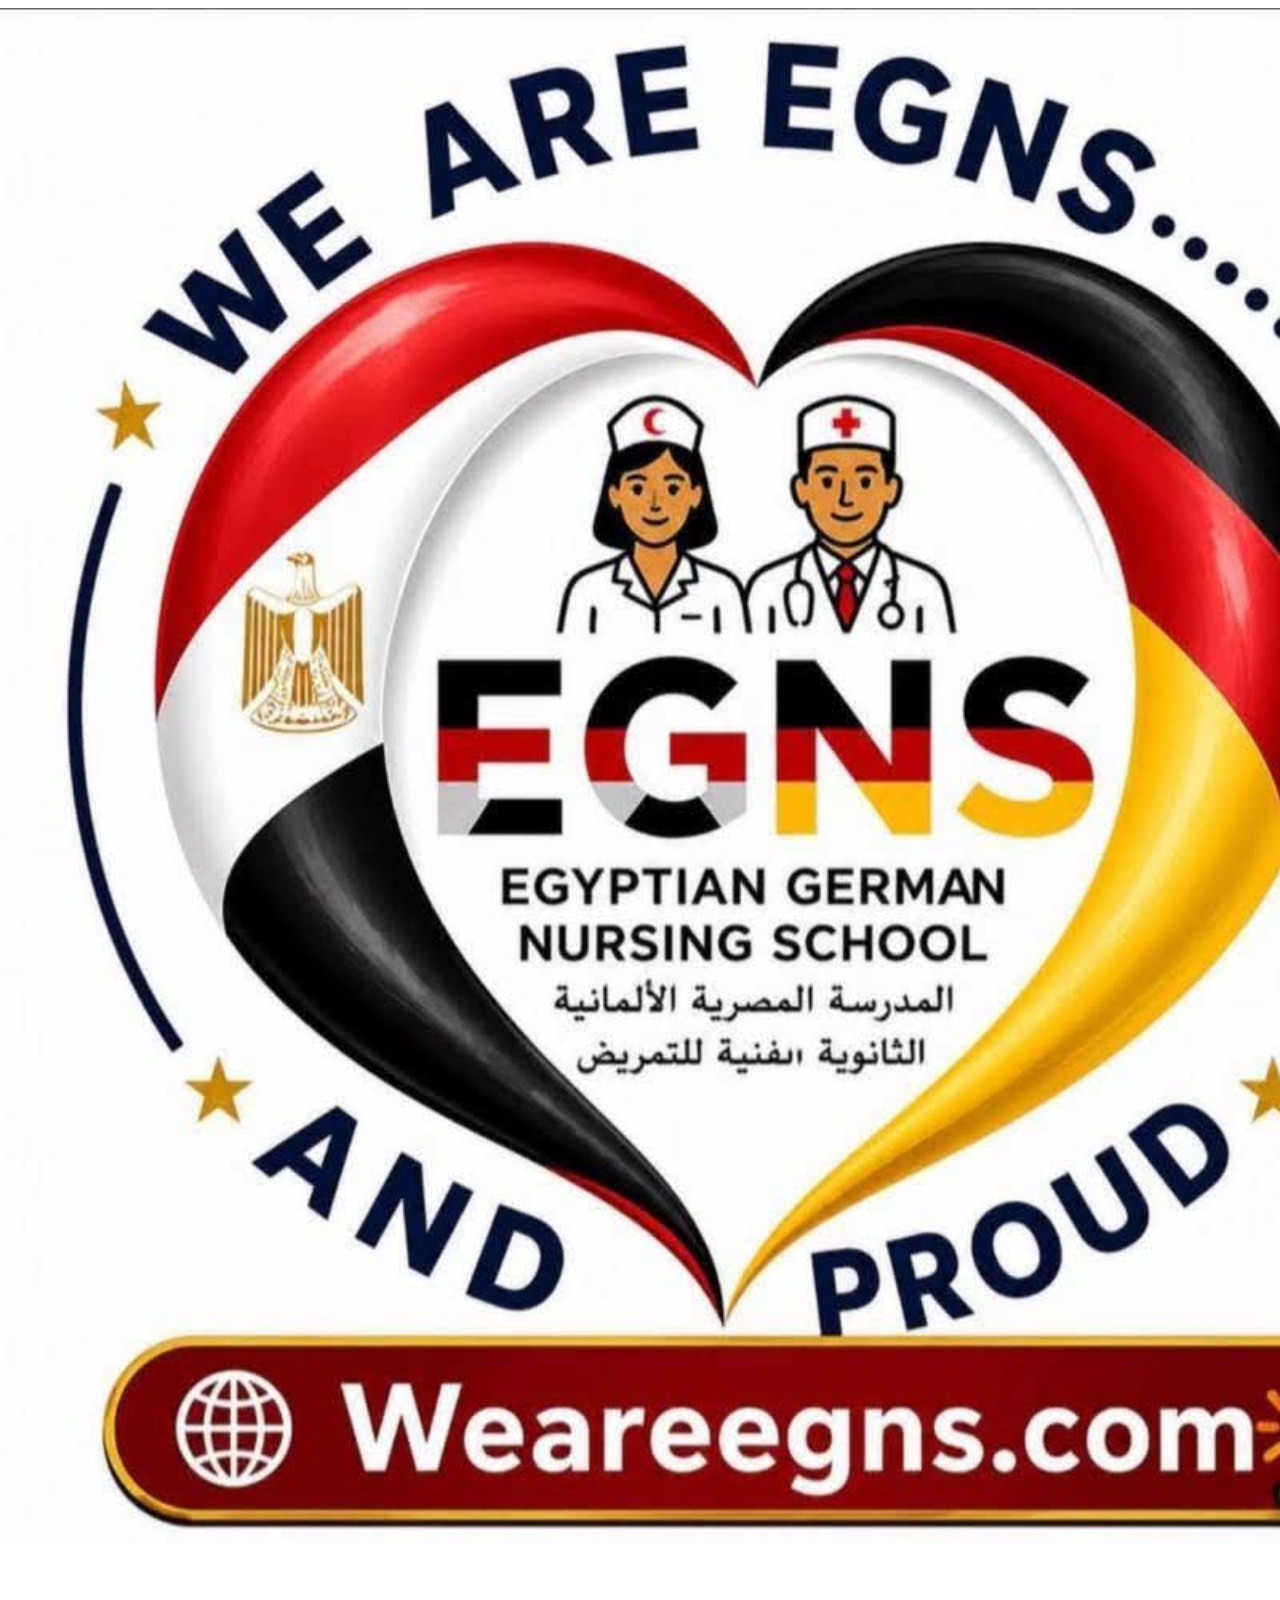
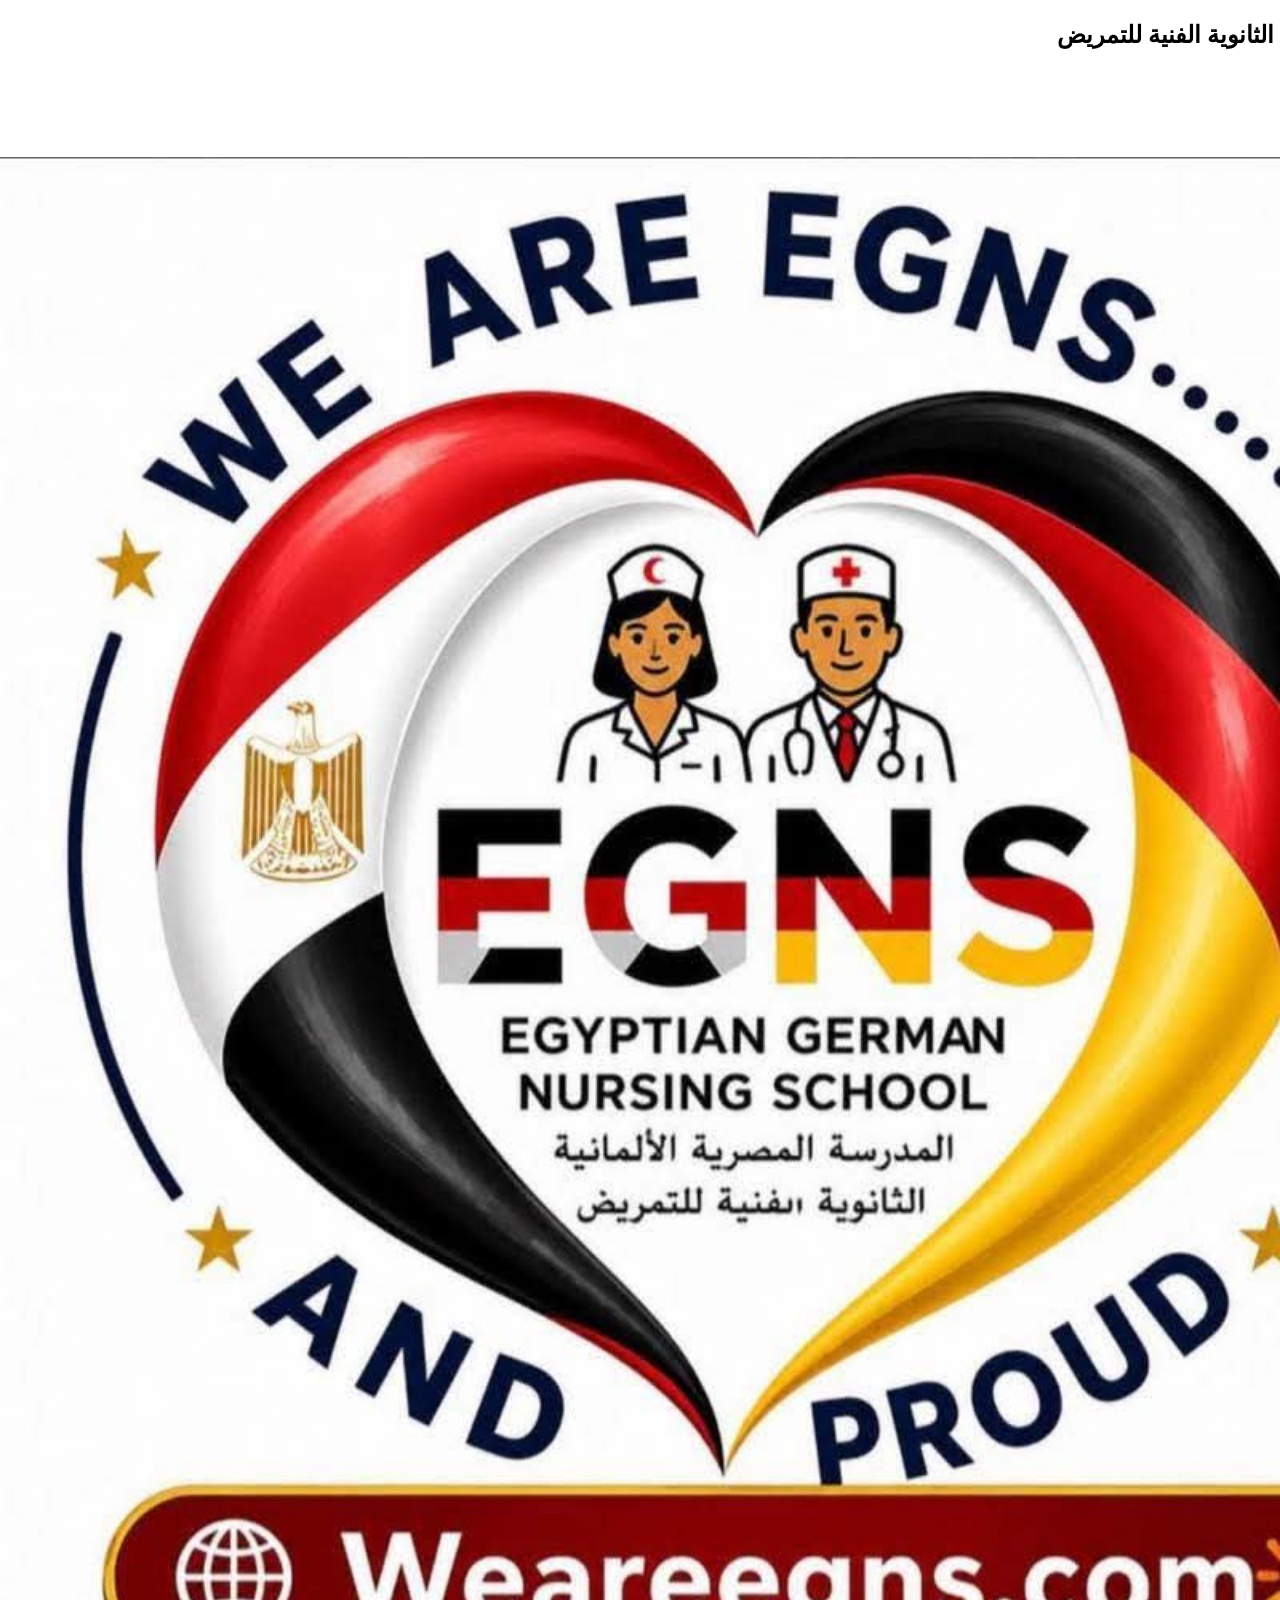
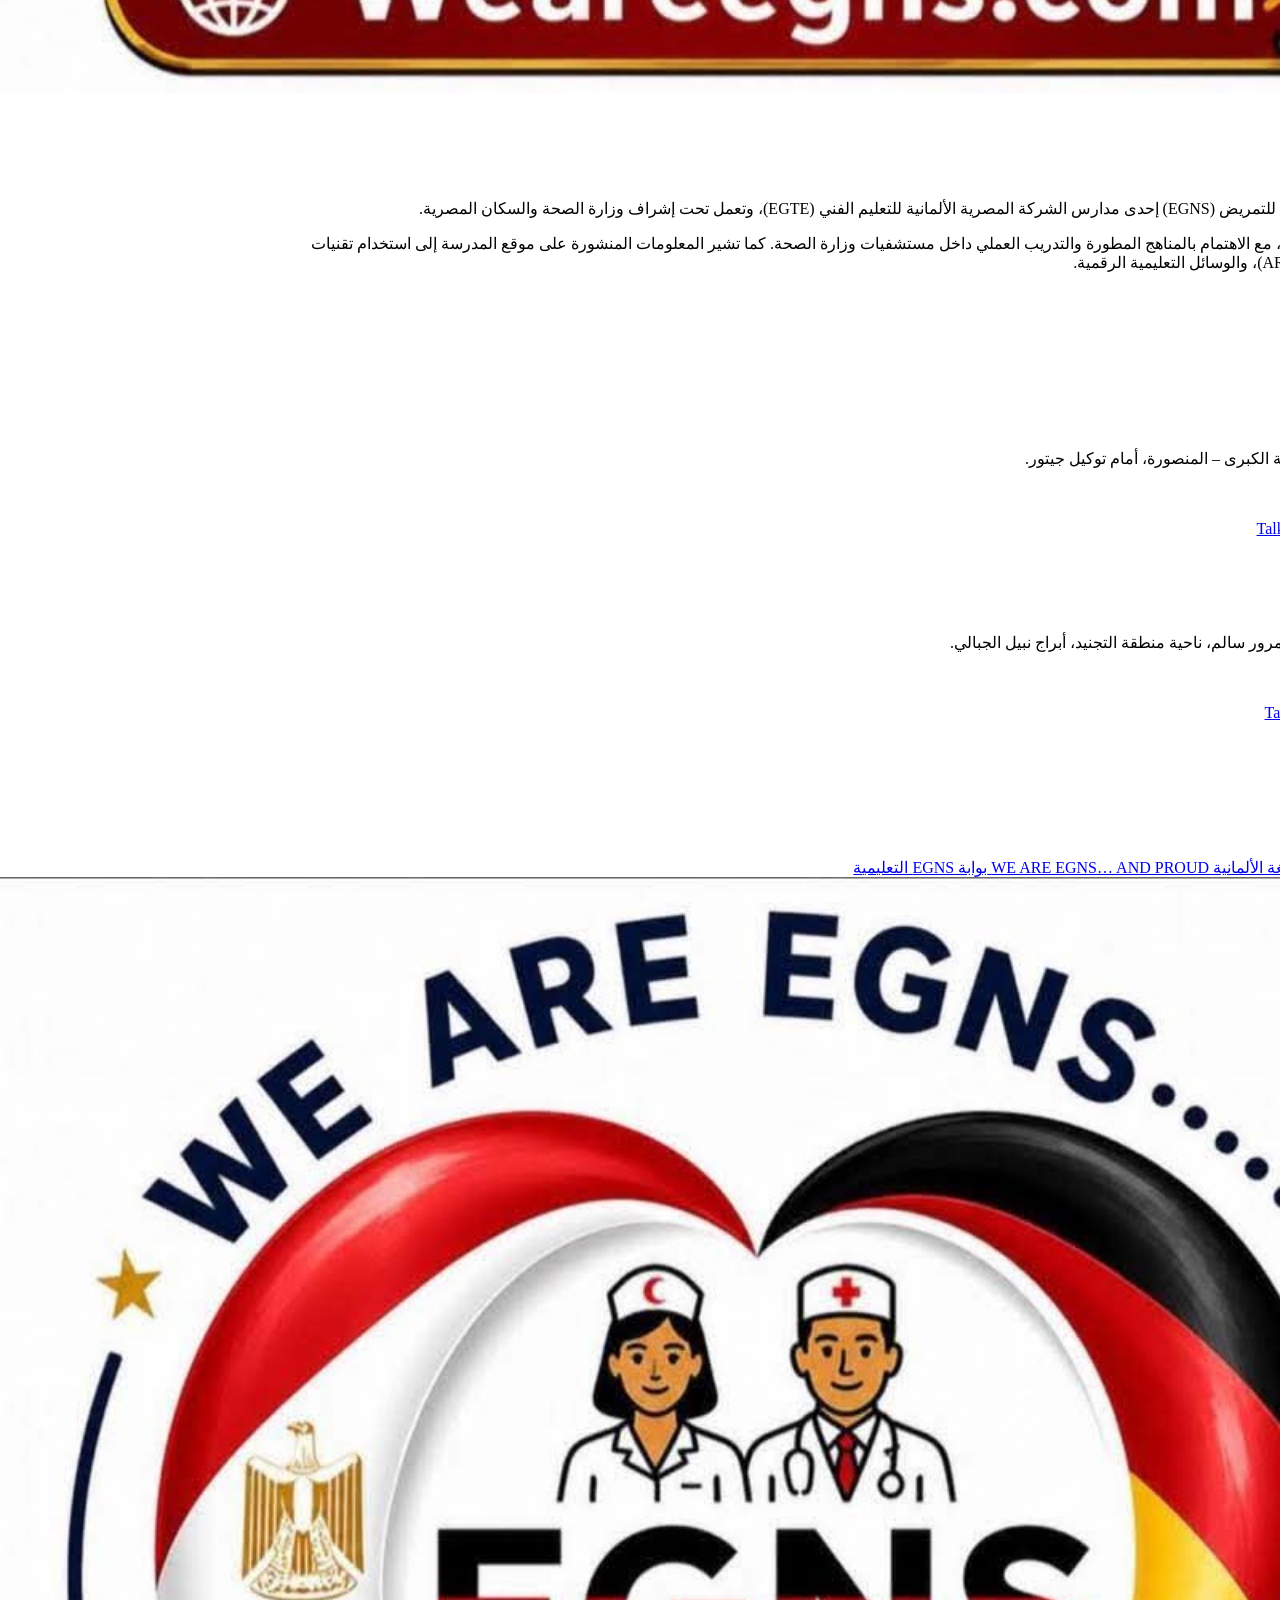
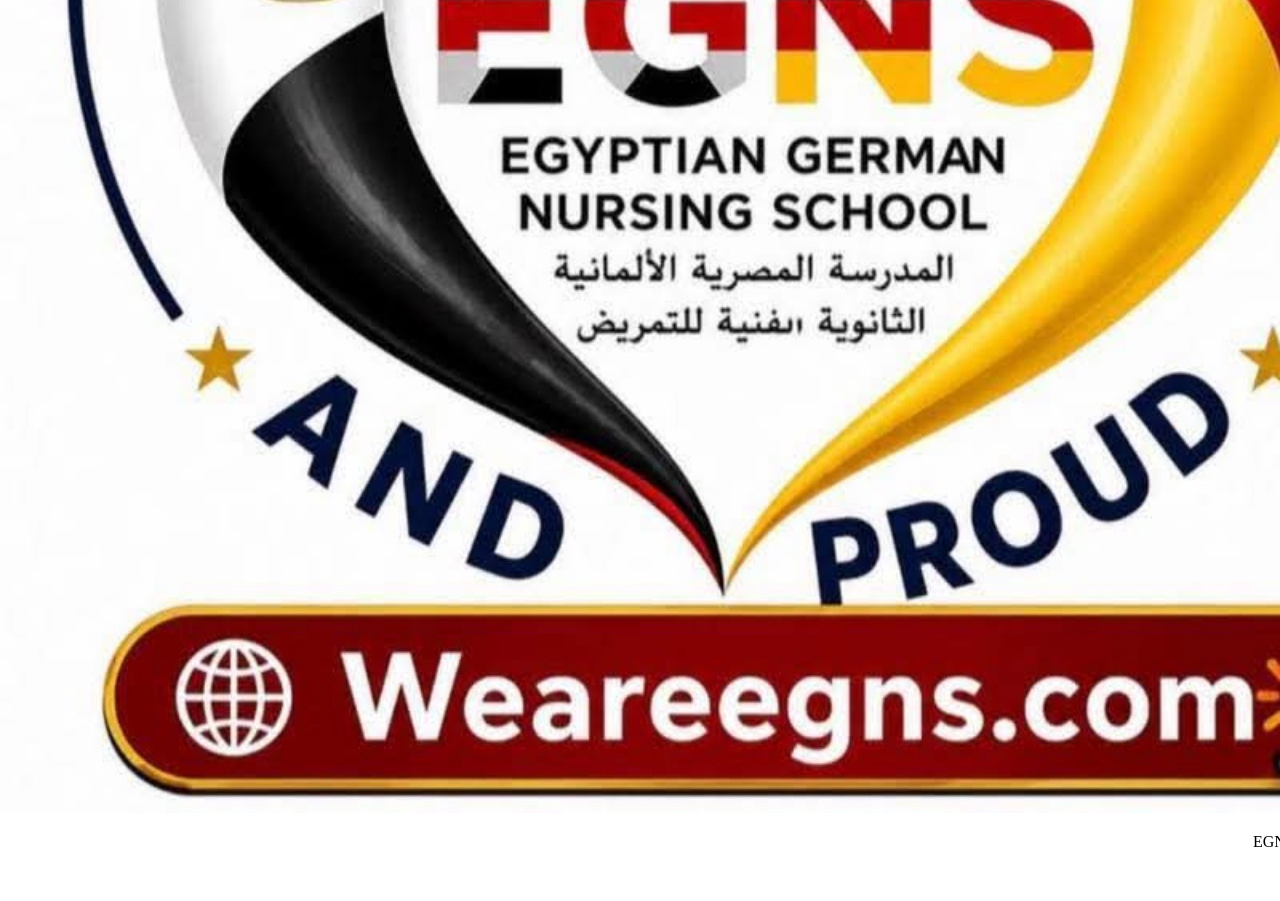
==== index.html @ 1789f292 "Create index.html" ====
<!DOCTYPE html>
<html lang="ar" dir="rtl">
<head>
  <meta charset="UTF-8">
  <meta name="viewport" content="width=device-width, initial-scale=1.0">
  <meta name="theme-color" content="#123b32">

  <title>EGNS Smart Campus | المدرسة المصرية الألمانية للتمريض</title>

  <meta
    name="description"
    content="EGNS Smart Campus — المنصة الرقمية للمدرسة المصرية الألمانية الثانوية الفنية للتمريض."
  >

  <link rel="icon" href="assets/images/egns-logo.jpg">
  <link rel="stylesheet" href="assets/css/style.css">
</head>

<body>
  <header class="site-header">
    <a class="brand" href="index.html" aria-label="الصفحة الرئيسية">
      <img
        class="school-logo"
        src="assets/images/egns-logo.jpg"
        alt="شعار المدرسة المصرية الألمانية للتمريض"
      >

      <span class="brand-text">
        <strong>EGNS</strong>
        <span>Smart Campus</span>
      </span>
    </a>

    <a class="login-link" href="login.html">تسجيل الدخول</a>
  </header>

  <main>
    <section class="hero" aria-labelledby="school-name">
      <div class="hero-content">
        <p class="eyebrow">EGNS · SMART CAMPUS</p>

        <h1 id="school-name">
          المدرسة المصرية الألمانية الثانوية الفنية للتمريض
        </h1>

        <p class="english-name">
          Egyptian German Nursing School
        </p>

        <p class="hero-description">
          البداية الصح تبدأ من هنا
        </p>

        <a class="primary-button" href="login.html">
          الدخول إلى المنصة
        </a>
      </div>

      <div class="hero-brand">
        <img
          src="assets/images/egns-logo.jpg"
          alt="شعار EGNS"
        >
      </div>
    </section>

    <section class="about-section" aria-labelledby="about-title">
      <p class="section-label">ABOUT EGNS</p>

      <h2 id="about-title">نبذة عن المدرسة</h2>

      <p>
        المدرسة المصرية الألمانية الثانوية الفنية للتمريض (EGNS)
        إحدى مدارس الشركة المصرية الألمانية للتعليم الفني (EGTE)،
        وتعمل تحت إشراف وزارة الصحة والسكان المصرية.
      </p>

      <p>
        تقدم المدرسة تعليمًا في مجال التمريض، مع الاهتمام بالمناهج
        المطورة والتدريب العملي داخل مستشفيات وزارة الصحة.
        كما تشير المعلومات المنشورة على موقع المدرسة إلى استخدام
        تقنيات الواقع الافتراضي (VR) والواقع المعزز (AR)،
        والوسائل التعليمية الرقمية.
      </p>

      <a
        class="text-link"
        href="https://www.egns-school.com/about"
        target="_blank"
        rel="noopener noreferrer"
      >
        المزيد عن المدرسة من الموقع الرسمي
      </a>
    </section>

    <section class="contact-section" aria-labelledby="contact-title">
      <p class="section-label">CONTACT</p>

      <h2 id="contact-title">التواصل مع المدرسة</h2>

      <div class="contact-grid">
        <article class="contact-card">
          <h3>فرع الدقهلية — طلخا</h3>

          <p>
            ميت الكرما، عزبة شربيني، طريق المحلة الكبرى –
            المنصورة، أمام توكيل جيتور.
          </p>

          <p>
            الهاتف:
            <a href="tel:+201105695504">01105695504</a>
          </p>

          <p>
            البريد الإلكتروني:
            <a href="mailto:Talkha@egns-school.com">
              Talkha@egns-school.com
            </a>
          </p>

          <a
            class="text-link"
            href="https://www.egns-school.com/"
            target="_blank"
            rel="noopener noreferrer"
          >
            الموقع الرسمي
          </a>
        </article>

        <article class="contact-card">
          <h3>فرع الغربية — طنطا</h3>

          <p>
            10 شارع جيهان السادات، أسفل كوبري مرور سالم،
            ناحية منطقة التجنيد، أبراج نبيل الجبالي.
          </p>

          <p>
            الهاتف:
            <a href="tel:+201157281030">01157281030</a>
          </p>

          <p>
            البريد الإلكتروني:
            <a href="mailto:Tanta@egns-school.com">
              Tanta@egns-school.com
            </a>
          </p>

          <a
            class="text-link"
            href="https://www.egns-school.com/"
            target="_blank"
            rel="noopener noreferrer"
          >
            الموقع الرسمي
          </a>
        </article>
      </div>
    </section>

    <section class="official-links-section" aria-labelledby="links-title">
      <p class="section-label">OFFICIAL PLATFORMS</p>

      <h2 id="links-title">منصات المدرسة</h2>

      <div class="official-links">
        <a
          href="https://www.egns-school.com/"
          target="_blank"
          rel="noopener noreferrer"
        >
          الموقع الرسمي للمدرسة
        </a>

        <a
          href="https://www.egns-school.de/"
          target="_blank"
          rel="noopener noreferrer"
        >
          منصة تعلم اللغة الألمانية
        </a>

        <a
          href="https://weareegns.com/"
          target="_blank"
          rel="noopener noreferrer"
        >
          WE ARE EGNS… AND PROUD
        </a>

        <a
          href="https://egns.school/"
          target="_blank"
          rel="noopener noreferrer"
        >
          بوابة EGNS التعليمية
        </a>
      </div>
    </section>
  </main>

  <footer class="site-footer">
    <img
      src="assets/images/egns-logo.jpg"
      alt="شعار EGNS"
      class="footer-logo"
    >

    <p>EGNS — Egyptian German Nursing School</p>
    <p>EGNS Smart Campus</p>
  </footer>
</body>
</html>
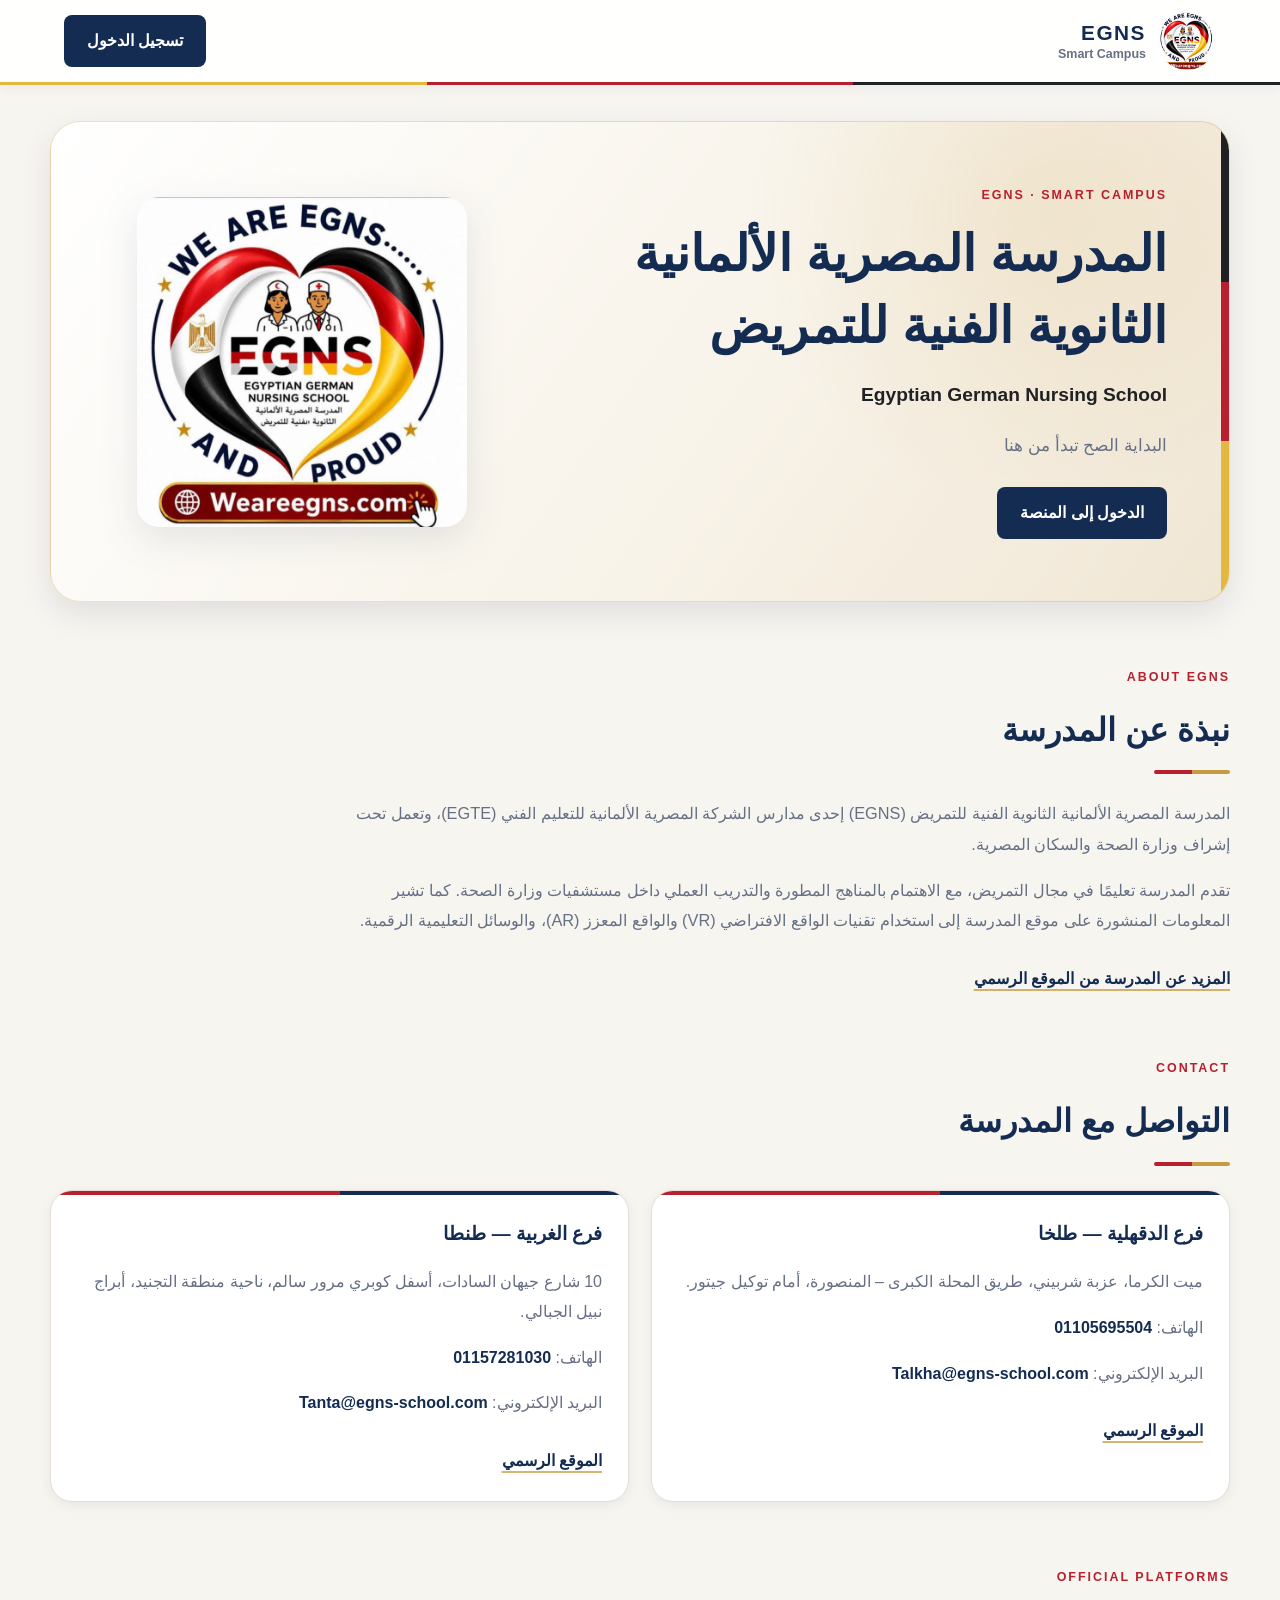
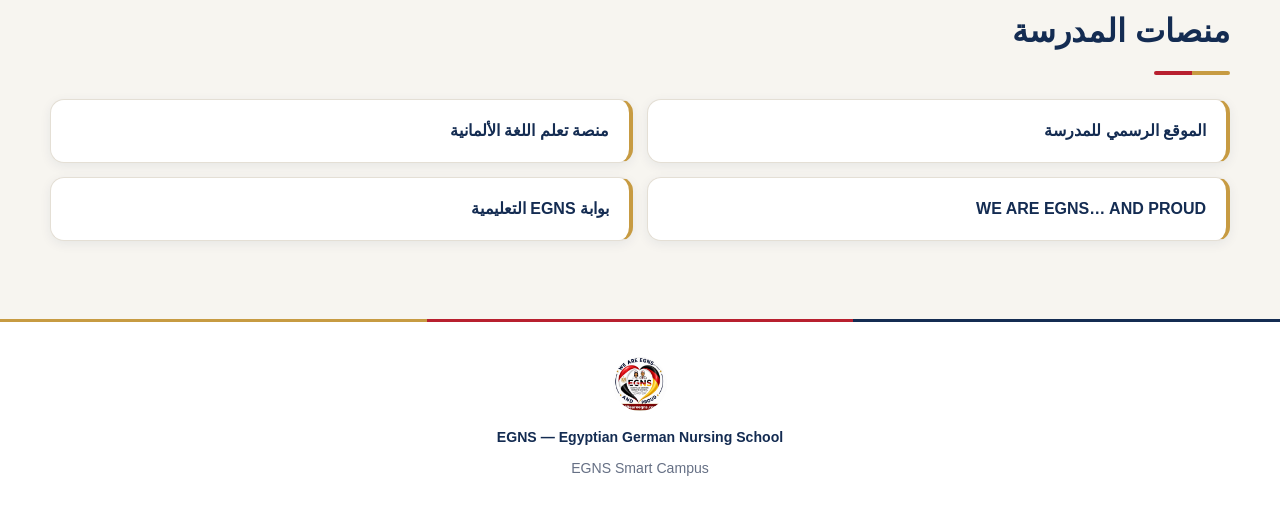
==== commit 9adbd228: "Update index.html" ====
--- a/index.html
+++ b/index.html
@@ -122,7 +122,7 @@
 
           <a
             class="text-link"
-            href="https://www.egns-school.com/"
+            href="https://weareegns.com/"
             target="_blank"
             rel="noopener noreferrer"
           >
@@ -152,7 +152,7 @@
 
           <a
             class="text-link"
-            href="https://www.egns-school.com/"
+            href="https://weareegns.com/"
             target="_blank"
             rel="noopener noreferrer"
           >
@@ -169,7 +169,7 @@
 
       <div class="official-links">
         <a
-          href="https://www.egns-school.com/"
+          href="https://weareegns.com/"
           target="_blank"
           rel="noopener noreferrer"
         >
--- a/assets/css/style.css
+++ b/assets/css/style.css
@@ -0,0 +1,749 @@
+
+/* =========================================================
+   EGNS SMART CAMPUS
+   Egyptian Heritage × German Heritage
+   Main Design System — Version 1.0
+   File: assets/css/style.css
+   ========================================================= */
+
+/* ---------- 1. Design Tokens ---------- */
+
+:root {
+  color-scheme: light;
+
+  --egypt-navy: #142c52;
+  --egypt-gold: #c79b42;
+  --egypt-sand: #f5efe4;
+  --egypt-stone: #e5d6bd;
+
+  --german-black: #202124;
+  --german-red: #b8202f;
+  --german-gold: #e4b83f;
+
+  --brand-primary: #142c52;
+  --brand-secondary: #b8202f;
+  --brand-accent: #c79b42;
+
+  --background: #f7f5f0;
+  --surface: #ffffff;
+  --surface-soft: #f1ece3;
+
+  --text-primary: #202735;
+  --text-secondary: #667085;
+  --border-color: #e4dfd5;
+
+  --success: #26734d;
+  --warning: #a86b10;
+  --danger: #b8202f;
+
+  --shadow-sm: 0 3px 12px rgb(20 44 82 / 7%);
+  --shadow-md: 0 12px 30px rgb(20 44 82 / 10%);
+  --shadow-lg: 0 20px 55px rgb(20 44 82 / 15%);
+
+  --radius-sm: 8px;
+  --radius-md: 14px;
+  --radius-lg: 22px;
+  --radius-xl: 30px;
+
+  --content-width: 1180px;
+  --header-height: 82px;
+
+  --transition: 180ms ease;
+}
+
+/* ---------- 2. Reset ---------- */
+
+* {
+  box-sizing: border-box;
+}
+
+html {
+  scroll-behavior: smooth;
+  scroll-padding-top: calc(var(--header-height) + 20px);
+}
+
+body {
+  margin: 0;
+  min-width: 320px;
+  background: var(--background);
+  color: var(--text-primary);
+  font-family:
+    "Segoe UI",
+    Tahoma,
+    Arial,
+    sans-serif;
+  line-height: 1.85;
+  -webkit-font-smoothing: antialiased;
+}
+
+img {
+  display: block;
+  max-width: 100%;
+}
+
+a {
+  color: inherit;
+  text-decoration: none;
+}
+
+button,
+input,
+select,
+textarea {
+  font: inherit;
+}
+
+button,
+a {
+  -webkit-tap-highlight-color: transparent;
+}
+
+a:focus-visible,
+button:focus-visible,
+input:focus-visible,
+select:focus-visible,
+textarea:focus-visible {
+  outline: 3px solid var(--egypt-gold);
+  outline-offset: 4px;
+}
+
+::selection {
+  background: var(--egypt-navy);
+  color: #ffffff;
+}
+
+/* ---------- 3. Shared Layout ---------- */
+
+.site-header,
+main,
+.site-footer {
+  width: 100%;
+}
+
+.site-header {
+  position: relative;
+  z-index: 10;
+  display: flex;
+  align-items: center;
+  justify-content: space-between;
+  gap: 20px;
+  min-height: var(--header-height);
+  padding: 12px max(5%, calc((100% - var(--content-width)) / 2));
+  background: rgb(255 255 255 / 96%);
+  border-bottom: 1px solid var(--border-color);
+  box-shadow: var(--shadow-sm);
+}
+
+.brand {
+  display: inline-flex;
+  align-items: center;
+  gap: 12px;
+  min-width: 0;
+}
+
+.school-logo {
+  width: 58px;
+  height: 58px;
+  flex: 0 0 auto;
+  object-fit: contain;
+  border-radius: 50%;
+  background: #ffffff;
+}
+
+.brand-text {
+  display: flex;
+  flex-direction: column;
+  line-height: 1.3;
+}
+
+.brand-text strong {
+  color: var(--egypt-navy);
+  font-size: 1.3rem;
+  font-weight: 900;
+  letter-spacing: 1.5px;
+}
+
+.brand-text > span {
+  color: var(--text-secondary);
+  font-size: 0.78rem;
+  font-weight: 600;
+  direction: ltr;
+  text-align: right;
+}
+
+.login-link,
+.primary-button {
+  display: inline-flex;
+  align-items: center;
+  justify-content: center;
+  gap: 8px;
+  min-height: 46px;
+  padding: 10px 22px;
+  border: 1px solid transparent;
+  border-radius: var(--radius-sm);
+  background: var(--brand-primary);
+  color: #ffffff;
+  font-weight: 750;
+  transition:
+    background var(--transition),
+    color var(--transition),
+    transform var(--transition),
+    box-shadow var(--transition);
+}
+
+.login-link:hover,
+.primary-button:hover {
+  background: var(--brand-secondary);
+  color: #ffffff;
+  box-shadow: var(--shadow-md);
+  transform: translateY(-2px);
+}
+
+/* ---------- 4. Egyptian-German Accent ---------- */
+
+.site-header::after {
+  position: absolute;
+  right: 0;
+  bottom: -3px;
+  left: 0;
+  height: 3px;
+  background: linear-gradient(
+    to left,
+    var(--german-black) 0%,
+    var(--german-black) 33.33%,
+    var(--german-red) 33.33%,
+    var(--german-red) 66.66%,
+    var(--german-gold) 66.66%,
+    var(--german-gold) 100%
+  );
+  content: "";
+}
+
+/* ---------- 5. Hero Section ---------- */
+
+.hero {
+  position: relative;
+  isolation: isolate;
+  display: grid;
+  grid-template-columns: minmax(0, 1.25fr) minmax(220px, 0.75fr);
+  align-items: center;
+  gap: 48px;
+  width: min(100% - 40px, var(--content-width));
+  min-height: 440px;
+  margin: 38px auto;
+  padding: clamp(28px, 5vw, 62px);
+  overflow: hidden;
+  border: 1px solid rgb(199 155 66 / 30%);
+  border-radius: var(--radius-xl);
+  background:
+    radial-gradient(
+      circle at 85% 18%,
+      rgb(199 155 66 / 14%),
+      transparent 28%
+    ),
+    linear-gradient(
+      125deg,
+      #ffffff 0%,
+      #f8f3e9 58%,
+      #f0e6d4 100%
+    );
+  box-shadow: var(--shadow-md);
+}
+
+.hero::before {
+  position: absolute;
+  z-index: -1;
+  top: 0;
+  right: 0;
+  width: 8px;
+  height: 100%;
+  background: linear-gradient(
+    to bottom,
+    var(--german-black) 0%,
+    var(--german-black) 33.33%,
+    var(--german-red) 33.33%,
+    var(--german-red) 66.66%,
+    var(--german-gold) 66.66%,
+    var(--german-gold) 100%
+  );
+  content: "";
+}
+
+.hero-content {
+  max-width: 660px;
+}
+
+.eyebrow,
+.section-label {
+  margin: 0 0 12px;
+  color: var(--german-red);
+  font-size: 0.78rem;
+  font-weight: 850;
+  letter-spacing: 2px;
+}
+
+.hero h1 {
+  max-width: 720px;
+  margin: 0;
+  color: var(--egypt-navy);
+  font-size: clamp(1.8rem, 4vw, 3.1rem);
+  font-weight: 900;
+  line-height: 1.45;
+}
+
+.english-name {
+  margin: 14px 0;
+  color: var(--german-black);
+  font-size: clamp(0.95rem, 2vw, 1.2rem);
+  font-weight: 750;
+  direction: ltr;
+  text-align: right;
+}
+
+.hero-description {
+  margin: 18px 0 26px;
+  color: var(--text-secondary);
+  font-size: 1.05rem;
+}
+
+.hero-brand {
+  display: flex;
+  align-items: center;
+  justify-content: center;
+  min-width: 0;
+}
+
+.hero-brand img {
+  width: min(100%, 330px);
+  max-height: 330px;
+  object-fit: contain;
+  border-radius: var(--radius-lg);
+  filter: drop-shadow(0 12px 18px rgb(20 44 82 / 10%));
+  transition: transform 250ms ease;
+}
+
+.hero-brand img:hover {
+  transform: translateY(-4px);
+}
+
+/* ---------- 6. Content Sections ---------- */
+
+.about-section,
+.contact-section,
+.official-links-section {
+  width: min(100% - 40px, var(--content-width));
+  margin: 64px auto;
+}
+
+.about-section h2,
+.contact-section h2,
+.official-links-section h2 {
+  position: relative;
+  margin: 0 0 24px;
+  padding-bottom: 14px;
+  color: var(--egypt-navy);
+  font-size: clamp(1.45rem, 3vw, 2rem);
+  font-weight: 900;
+}
+
+.about-section h2::after,
+.contact-section h2::after,
+.official-links-section h2::after {
+  position: absolute;
+  right: 0;
+  bottom: 0;
+  width: 76px;
+  height: 4px;
+  border-radius: 5px;
+  background: linear-gradient(
+    to left,
+    var(--egypt-gold) 0 50%,
+    var(--german-red) 50% 100%
+  );
+  content: "";
+}
+
+.about-section > p:not(.section-label) {
+  max-width: 900px;
+  color: var(--text-secondary);
+  font-size: 1.02rem;
+}
+
+/* ---------- 7. Text Links ---------- */
+
+.text-link {
+  display: inline-flex;
+  align-items: center;
+  gap: 8px;
+  margin-top: 12px;
+  color: var(--brand-primary);
+  font-weight: 800;
+  text-decoration: underline;
+  text-decoration-color: rgb(199 155 66 / 75%);
+  text-decoration-thickness: 2px;
+  text-underline-offset: 5px;
+  overflow-wrap: anywhere;
+  transition: color var(--transition);
+}
+
+.text-link:hover {
+  color: var(--brand-secondary);
+}
+
+/* ---------- 8. Contact Cards ---------- */
+
+.contact-grid {
+  display: grid;
+  grid-template-columns: repeat(2, minmax(0, 1fr));
+  gap: 22px;
+}
+
+.contact-card {
+  position: relative;
+  padding: 26px;
+  overflow: hidden;
+  border: 1px solid var(--border-color);
+  border-radius: var(--radius-lg);
+  background: var(--surface);
+  box-shadow: var(--shadow-sm);
+  transition:
+    transform var(--transition),
+    box-shadow var(--transition);
+}
+
+.contact-card::before {
+  position: absolute;
+  top: 0;
+  right: 0;
+  left: 0;
+  height: 4px;
+  background: linear-gradient(
+    to left,
+    var(--egypt-navy) 0 50%,
+    var(--german-red) 50% 100%
+  );
+  content: "";
+}
+
+.contact-card:hover {
+  transform: translateY(-4px);
+  box-shadow: var(--shadow-md);
+}
+
+.contact-card h3 {
+  margin: 0 0 14px;
+  color: var(--egypt-navy);
+  font-size: 1.18rem;
+}
+
+.contact-card p {
+  color: var(--text-secondary);
+  overflow-wrap: anywhere;
+}
+
+.contact-card a:not(.text-link) {
+  color: var(--brand-primary);
+  font-weight: 700;
+}
+
+.contact-card a:not(.text-link):hover {
+  color: var(--brand-secondary);
+}
+
+/* ---------- 9. Official Links ---------- */
+
+.official-links {
+  display: grid;
+  grid-template-columns: repeat(2, minmax(0, 1fr));
+  gap: 14px;
+}
+
+.official-links a {
+  display: flex;
+  align-items: center;
+  justify-content: space-between;
+  min-height: 64px;
+  gap: 12px;
+  padding: 16px 20px;
+  border: 1px solid var(--border-color);
+  border-right: 4px solid var(--egypt-gold);
+  border-radius: var(--radius-md);
+  background: var(--surface);
+  color: var(--egypt-navy);
+  font-weight: 800;
+  box-shadow: var(--shadow-sm);
+  transition:
+    background var(--transition),
+    border-color var(--transition),
+    transform var(--transition);
+}
+
+.official-links a:hover {
+  border-right-color: var(--german-red);
+  background: var(--surface-soft);
+  transform: translateY(-2px);
+}
+
+/* ---------- 10. Footer ---------- */
+
+.site-footer {
+  position: relative;
+  display: flex;
+  flex-direction: column;
+  align-items: center;
+  justify-content: center;
+  gap: 5px;
+  margin-top: 80px;
+  padding: 35px 20px;
+  border-top: 1px solid var(--border-color);
+  background: #ffffff;
+  text-align: center;
+}
+
+.site-footer::before {
+  position: absolute;
+  top: -3px;
+  right: 0;
+  left: 0;
+  height: 3px;
+  background: linear-gradient(
+    to left,
+    var(--egypt-navy) 0 33.33%,
+    var(--german-red) 33.33% 66.66%,
+    var(--egypt-gold) 66.66% 100%
+  );
+  content: "";
+}
+
+.footer-logo {
+  width: 54px;
+  height: 54px;
+  margin-bottom: 8px;
+  object-fit: contain;
+  border-radius: 50%;
+}
+
+.site-footer p {
+  margin: 0;
+  color: var(--text-secondary);
+  font-size: 0.88rem;
+}
+
+.site-footer p:first-of-type {
+  color: var(--egypt-navy);
+  font-weight: 800;
+}
+
+/* ---------- 11. Login Page Foundation ---------- */
+/* These styles are ready for login.html when implemented. */
+
+.login-page {
+  min-height: 100vh;
+  background:
+    radial-gradient(
+      circle at 10% 10%,
+      rgb(199 155 66 / 12%),
+      transparent 25%
+    ),
+    var(--background);
+}
+
+.login-container {
+  width: min(100% - 32px, 480px);
+  margin: 48px auto;
+  padding: 32px;
+  border: 1px solid var(--border-color);
+  border-radius: var(--radius-xl);
+  background: var(--surface);
+  box-shadow: var(--shadow-md);
+}
+
+.login-container h1 {
+  margin-top: 0;
+  color: var(--egypt-navy);
+}
+
+.form-group {
+  display: flex;
+  flex-direction: column;
+  gap: 8px;
+  margin-bottom: 18px;
+}
+
+.form-group label {
+  color: var(--text-primary);
+  font-weight: 750;
+}
+
+.form-group input,
+.form-group select,
+.form-group textarea {
+  width: 100%;
+  min-height: 48px;
+  padding: 12px 14px;
+  border: 1px solid var(--border-color);
+  border-radius: var(--radius-sm);
+  background: #ffffff;
+  color: var(--text-primary);
+}
+
+.form-group input:focus,
+.form-group select:focus,
+.form-group textarea:focus {
+  border-color: var(--egypt-navy);
+  outline: 3px solid rgb(20 44 82 / 10%);
+}
+
+.login-container .primary-button {
+  width: 100%;
+  cursor: pointer;
+}
+
+/* ---------- 12. Utility Classes ---------- */
+
+.container {
+  width: min(100% - 40px, var(--content-width));
+  margin-inline: auto;
+}
+
+.card {
+  padding: 24px;
+  border: 1px solid var(--border-color);
+  border-radius: var(--radius-lg);
+  background: var(--surface);
+  box-shadow: var(--shadow-sm);
+}
+
+.text-muted {
+  color: var(--text-secondary);
+}
+
+.text-center {
+  text-align: center;
+}
+
+.is-hidden {
+  display: none !important;
+}
+
+/* ---------- 13. Responsive Design ---------- */
+
+@media (max-width: 800px) {
+  :root {
+    --header-height: 72px;
+  }
+
+  .site-header {
+    padding-inline: 20px;
+  }
+
+  .hero {
+    grid-template-columns: 1fr;
+    gap: 28px;
+    min-height: auto;
+    margin-block: 24px;
+    padding: 30px 26px;
+  }
+
+  .hero-content {
+    max-width: none;
+  }
+
+  .hero-brand {
+    order: -1;
+  }
+
+  .hero-brand img {
+    width: min(60%, 240px);
+    max-height: 240px;
+  }
+
+  .contact-grid {
+    grid-template-columns: 1fr;
+  }
+
+  .about-section,
+  .contact-section,
+  .official-links-section {
+    margin-block: 44px;
+  }
+}
+
+@media (max-width: 520px) {
+  .site-header {
+    gap: 10px;
+    padding-inline: 14px;
+  }
+
+  .school-logo {
+    width: 44px;
+    height: 44px;
+  }
+
+  .brand {
+    gap: 8px;
+  }
+
+  .brand-text strong {
+    font-size: 1.05rem;
+  }
+
+  .brand-text > span {
+    font-size: 0.68rem;
+  }
+
+  .login-link {
+    min-height: 40px;
+    padding: 8px 12px;
+    font-size: 0.85rem;
+  }
+
+  .hero {
+    width: calc(100% - 24px);
+    padding: 25px 20px;
+    border-radius: var(--radius-lg);
+  }
+
+  .hero h1 {
+    font-size: 1.65rem;
+  }
+
+  .hero-description {
+    font-size: 0.95rem;
+  }
+
+  .hero-brand img {
+    width: min(75%, 210px);
+  }
+
+  .about-section,
+  .contact-section,
+  .official-links-section {
+    width: calc(100% - 28px);
+  }
+
+  .contact-card {
+    padding: 22px 18px;
+  }
+
+  .official-links {
+    grid-template-columns: 1fr;
+  }
+
+  .login-container {
+    padding: 24px 20px;
+  }
+}
+
+/* ---------- 14. Reduced Motion ---------- */
+
+@media (prefers-reduced-motion: reduce) {
+  *,
+  *::before,
+  *::after {
+    scroll-behavior: auto !important;
+    animation-duration: 0.01ms !important;
+    animation-iteration-count: 1 !important;
+    transition-duration: 0.01ms !important;
+  }
+}
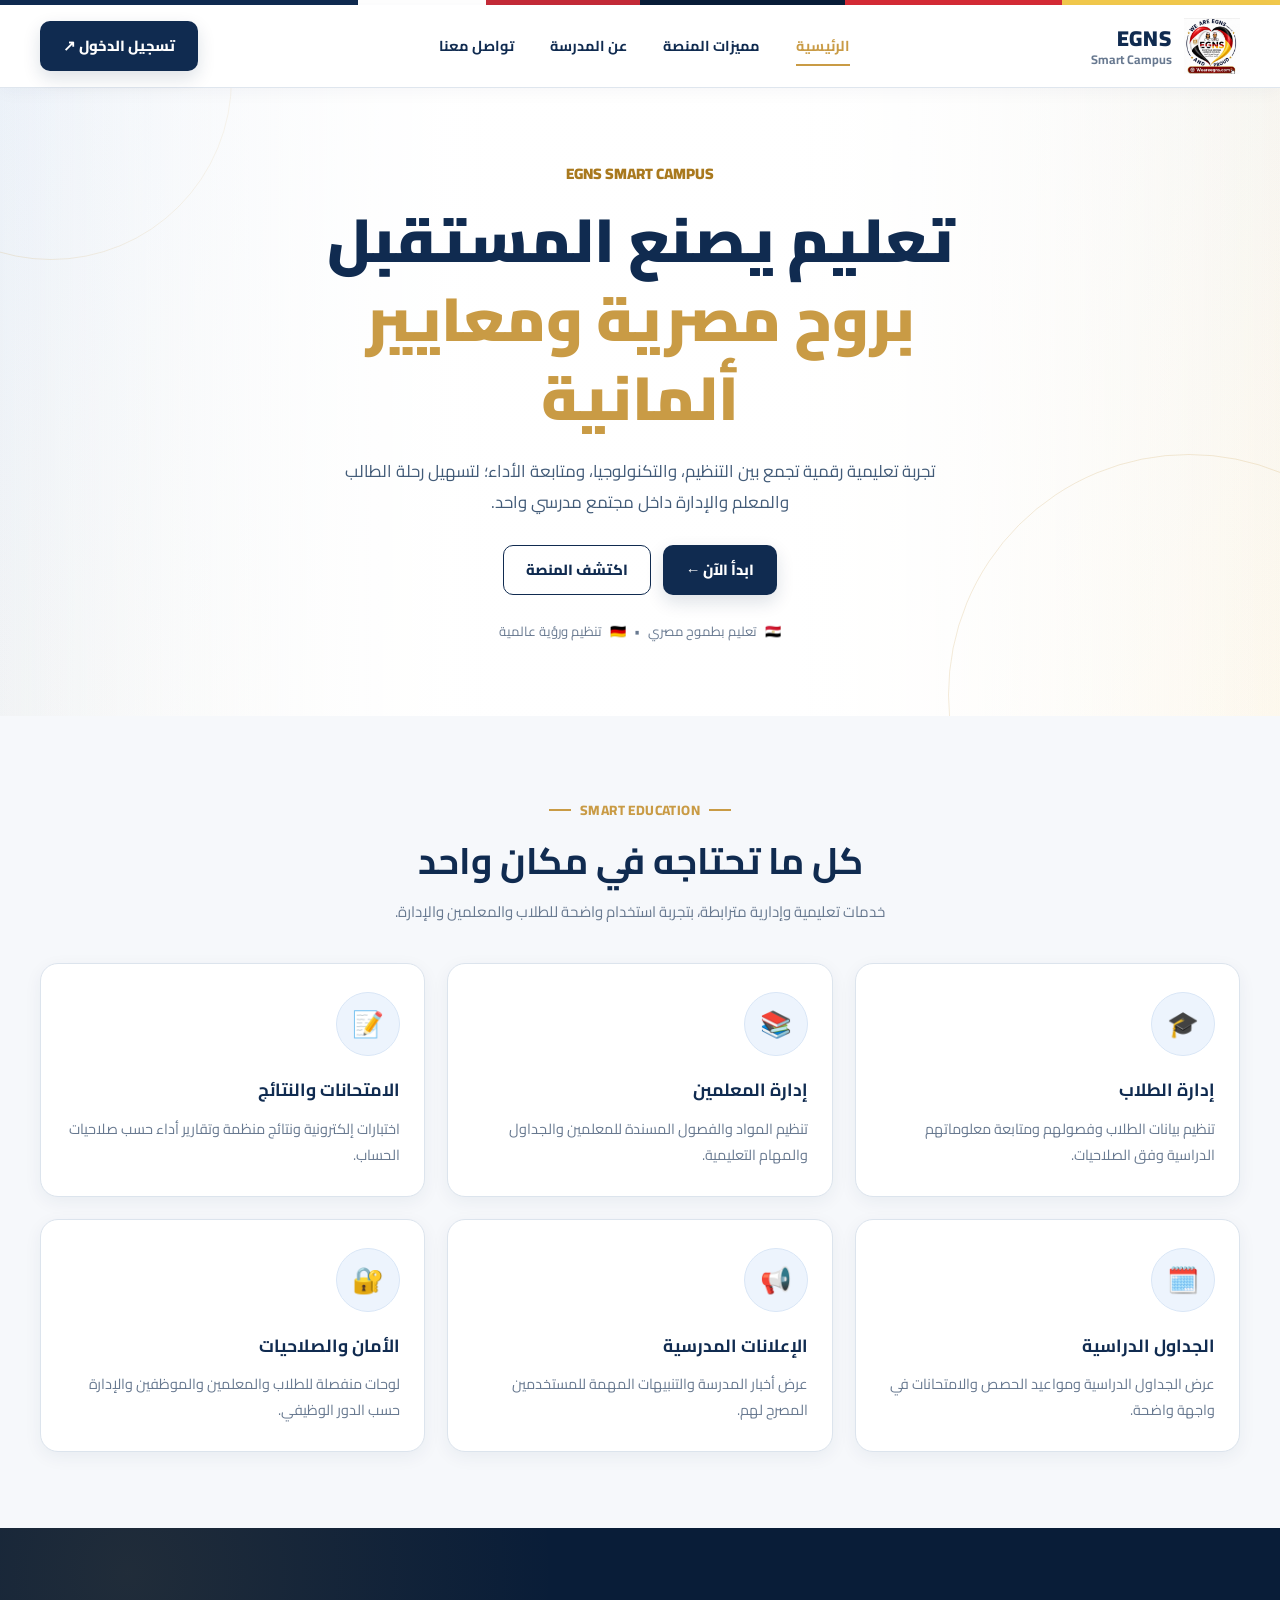
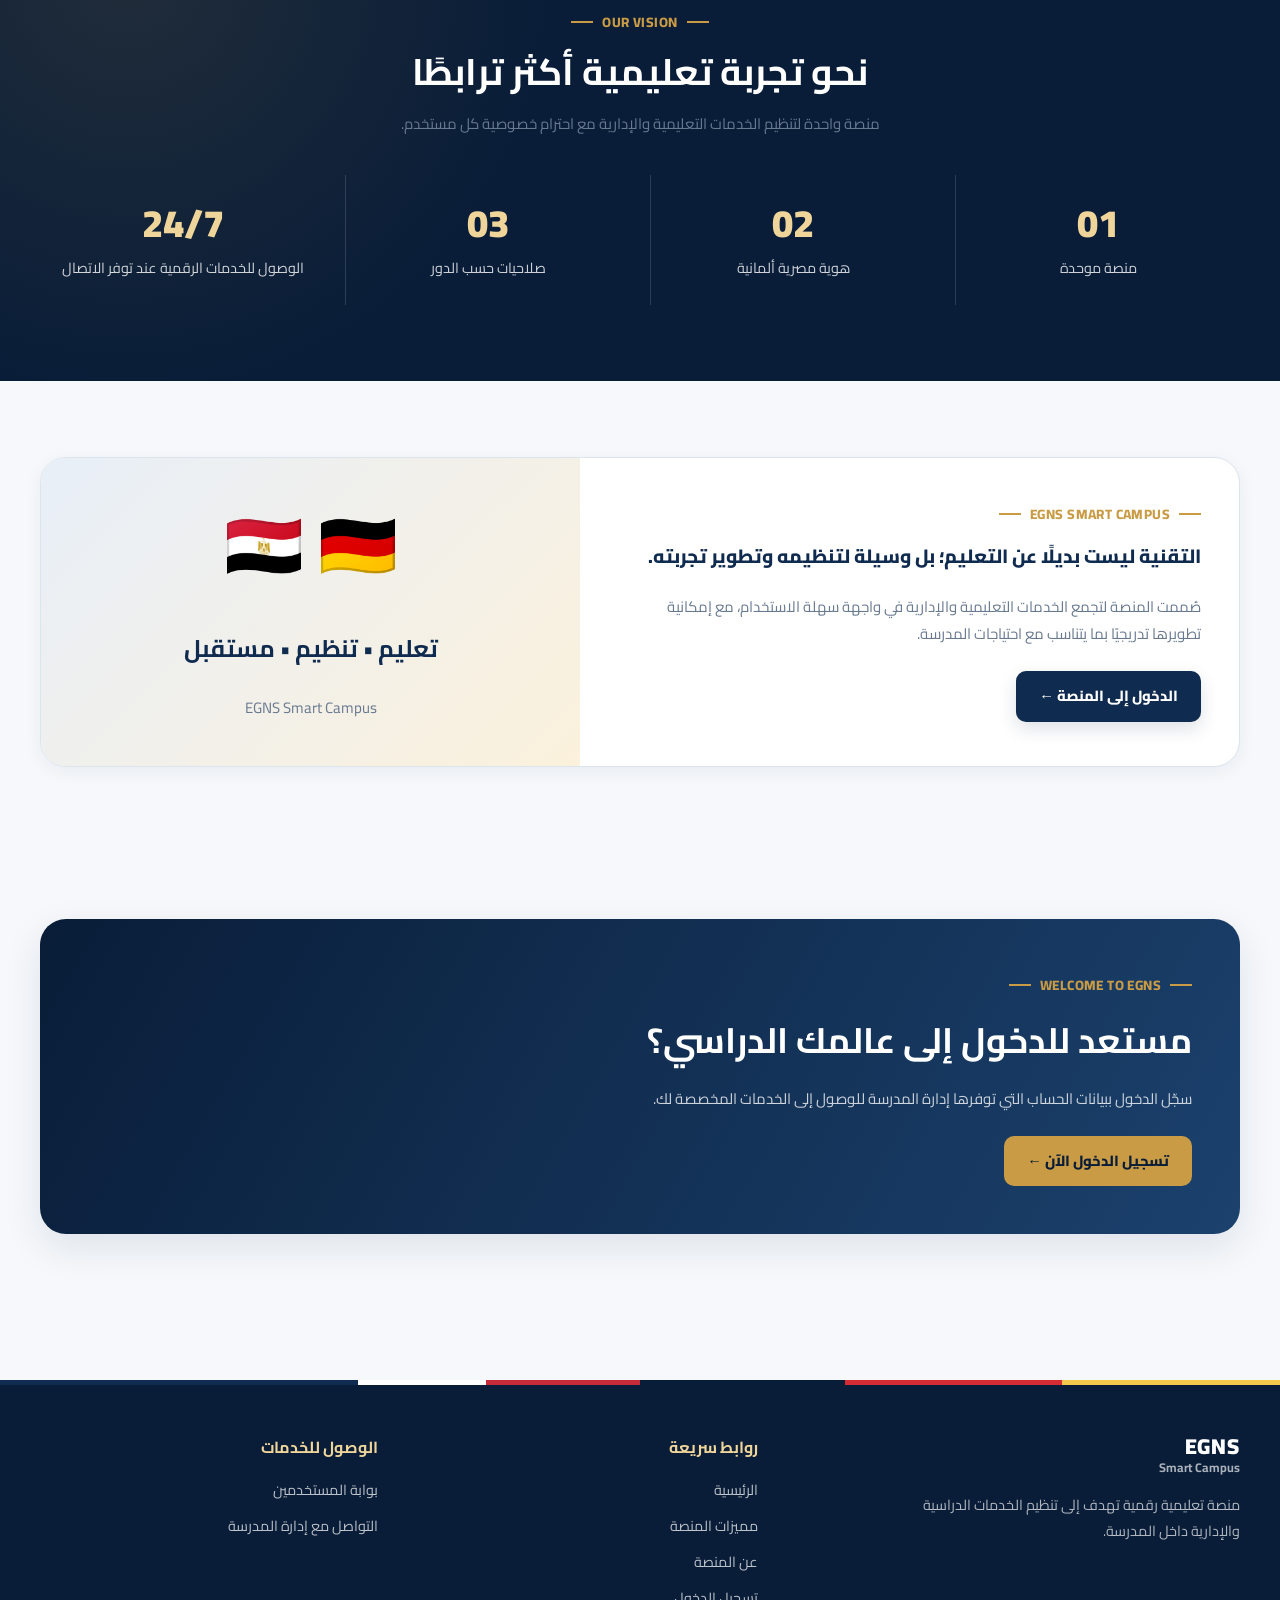
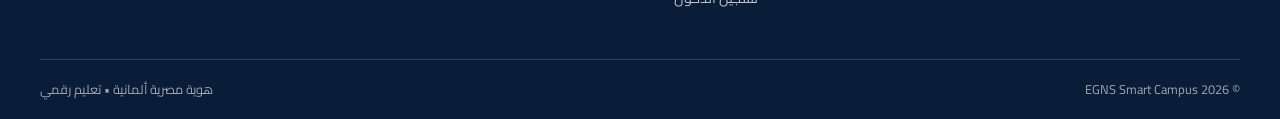
==== commit 16e7ada8: "Update index.html" ====
--- a/index.html
+++ b/index.html
@@ -3,215 +3,303 @@
 <html lang="ar" dir="rtl">
 <head>
   <meta charset="UTF-8">
-  <meta name="viewport" content="width=device-width, initial-scale=1.0">
-  <meta name="theme-color" content="#123b32">
-
-  <title>EGNS Smart Campus | المدرسة المصرية الألمانية للتمريض</title>
-
-  <meta
-    name="description"
-    content="EGNS Smart Campus — المنصة الرقمية للمدرسة المصرية الألمانية الثانوية الفنية للتمريض."
-  >
-
-  <link rel="icon" href="assets/images/egns-logo.jpg">
+  <meta name="viewport" content="width=device-width, initial-scale=1">
+
+  <meta name="theme-color" content="#102b50">
+  <meta name="description" content="EGNS Smart Campus — المنصة التعليمية الذكية للمدرسة المصرية الألمانية.">
+
+  <title>EGNS Smart Campus | المدرسة المصرية الألمانية</title>
+
+  <link rel="preconnect" href="https://fonts.googleapis.com">
+  <link rel="preconnect" href="https://fonts.gstatic.com" crossorigin>
+  <link href="https://fonts.googleapis.com/css2?family=Cairo:wght@400;500;600;700;800;900&display=swap" rel="stylesheet">
+
   <link rel="stylesheet" href="assets/css/style.css">
 </head>
 
 <body>
+  <div class="identity-strip"></div>
+
   <header class="site-header">
-    <a class="brand" href="index.html" aria-label="الصفحة الرئيسية">
-      <img
-        class="school-logo"
-        src="assets/images/egns-logo.jpg"
-        alt="شعار المدرسة المصرية الألمانية للتمريض"
-      >
-
-      <span class="brand-text">
-        <strong>EGNS</strong>
-        <span>Smart Campus</span>
-      </span>
-    </a>
-
-    <a class="login-link" href="login.html">تسجيل الدخول</a>
-  </header>
-
-  <main>
-    <section class="hero" aria-labelledby="school-name">
-      <div class="hero-content">
-        <p class="eyebrow">EGNS · SMART CAMPUS</p>
-
-        <h1 id="school-name">
-          المدرسة المصرية الألمانية الثانوية الفنية للتمريض
-        </h1>
-
-        <p class="english-name">
-          Egyptian German Nursing School
-        </p>
-
-        <p class="hero-description">
-          البداية الصح تبدأ من هنا
-        </p>
-
-        <a class="primary-button" href="login.html">
-          الدخول إلى المنصة
-        </a>
-      </div>
-
-      <div class="hero-brand">
+    <div class="container navbar">
+
+      <a class="brand" href="index.html" aria-label="EGNS Smart Campus">
         <img
           src="assets/images/egns-logo.jpg"
-          alt="شعار EGNS"
+          alt="شعار المدرسة المصرية الألمانية"
+          onerror="this.style.display='none'"
         >
-      </div>
-    </section>
-
-    <section class="about-section" aria-labelledby="about-title">
-      <p class="section-label">ABOUT EGNS</p>
-
-      <h2 id="about-title">نبذة عن المدرسة</h2>
-
-      <p>
-        المدرسة المصرية الألمانية الثانوية الفنية للتمريض (EGNS)
-        إحدى مدارس الشركة المصرية الألمانية للتعليم الفني (EGTE)،
-        وتعمل تحت إشراف وزارة الصحة والسكان المصرية.
-      </p>
-
-      <p>
-        تقدم المدرسة تعليمًا في مجال التمريض، مع الاهتمام بالمناهج
-        المطورة والتدريب العملي داخل مستشفيات وزارة الصحة.
-        كما تشير المعلومات المنشورة على موقع المدرسة إلى استخدام
-        تقنيات الواقع الافتراضي (VR) والواقع المعزز (AR)،
-        والوسائل التعليمية الرقمية.
-      </p>
-
-      <a
-        class="text-link"
-        href="https://www.egns-school.com/about"
-        target="_blank"
-        rel="noopener noreferrer"
-      >
-        المزيد عن المدرسة من الموقع الرسمي
+        <span class="brand-text">
+          <strong>EGNS</strong>
+          <span>Smart Campus</span>
+        </span>
       </a>
-    </section>
-
-    <section class="contact-section" aria-labelledby="contact-title">
-      <p class="section-label">CONTACT</p>
-
-      <h2 id="contact-title">التواصل مع المدرسة</h2>
-
-      <div class="contact-grid">
-        <article class="contact-card">
-          <h3>فرع الدقهلية — طلخا</h3>
-
+
+      <nav class="nav-links" id="mainNav">
+        <a class="active" href="#home">الرئيسية</a>
+        <a href="#features">مميزات المنصة</a>
+        <a href="#about">عن المدرسة</a>
+        <a href="#contact">تواصل معنا</a>
+      </nav>
+
+      <div class="nav-actions">
+        <a class="btn btn-primary" href="login.html">تسجيل الدخول ↗</a>
+        <button class="menu-toggle" id="menuToggle" aria-label="فتح القائمة" aria-expanded="false">☰</button>
+      </div>
+
+    </div>
+  </header>
+
+  <main>
+    <section class="hero" id="home">
+      <div class="hero-art" aria-hidden="true"></div>
+
+      <div class="container hero-inner">
+        <div class="hero-content">
+          <span class="hero-kicker">EGNS SMART CAMPUS</span>
+
+          <h1>
+            تعليم يصنع المستقبل
+            <br>
+            <span class="highlight">بروح مصرية ومعايير ألمانية</span>
+          </h1>
+
+          <p class="hero-description">
+            تجربة تعليمية رقمية تجمع بين التنظيم، والتكنولوجيا،
+            ومتابعة الأداء؛ لتسهيل رحلة الطالب والمعلم والإدارة
+            داخل مجتمع مدرسي واحد.
+          </p>
+
+          <div class="hero-actions">
+            <a class="btn btn-primary" href="login.html">ابدأ الآن ←</a>
+            <a class="btn btn-outline" href="#features">اكتشف المنصة</a>
+          </div>
+
+          <div class="hero-note">
+            <span>🇪🇬</span>
+            <span>تعليم بطموح مصري</span>
+            <span>•</span>
+            <span>🇩🇪</span>
+            <span>تنظيم ورؤية عالمية</span>
+          </div>
+        </div>
+      </div>
+    </section>
+
+    <section class="section" id="features">
+      <div class="container">
+
+        <div class="section-heading">
+          <span class="eyebrow">SMART EDUCATION</span>
+          <h2>كل ما تحتاجه في مكان واحد</h2>
           <p>
-            ميت الكرما، عزبة شربيني، طريق المحلة الكبرى –
-            المنصورة، أمام توكيل جيتور.
+            خدمات تعليمية وإدارية مترابطة، بتجربة استخدام واضحة
+            للطلاب والمعلمين والإدارة.
           </p>
-
+        </div>
+
+        <div class="features-grid">
+
+          <article class="feature-card">
+            <div class="feature-icon" aria-hidden="true">🎓</div>
+            <h3>إدارة الطلاب</h3>
+            <p>تنظيم بيانات الطلاب وفصولهم ومتابعة معلوماتهم الدراسية وفق الصلاحيات.</p>
+          </article>
+
+          <article class="feature-card">
+            <div class="feature-icon" aria-hidden="true">📚</div>
+            <h3>إدارة المعلمين</h3>
+            <p>تنظيم المواد والفصول المسندة للمعلمين والجداول والمهام التعليمية.</p>
+          </article>
+
+          <article class="feature-card">
+            <div class="feature-icon" aria-hidden="true">📝</div>
+            <h3>الامتحانات والنتائج</h3>
+            <p>اختبارات إلكترونية ونتائج منظمة وتقارير أداء حسب صلاحيات الحساب.</p>
+          </article>
+
+          <article class="feature-card">
+            <div class="feature-icon" aria-hidden="true">🗓️</div>
+            <h3>الجداول الدراسية</h3>
+            <p>عرض الجداول الدراسية ومواعيد الحصص والامتحانات في واجهة واضحة.</p>
+          </article>
+
+          <article class="feature-card">
+            <div class="feature-icon" aria-hidden="true">📢</div>
+            <h3>الإعلانات المدرسية</h3>
+            <p>عرض أخبار المدرسة والتنبيهات المهمة للمستخدمين المصرح لهم.</p>
+          </article>
+
+          <article class="feature-card">
+            <div class="feature-icon" aria-hidden="true">🔐</div>
+            <h3>الأمان والصلاحيات</h3>
+            <p>لوحات منفصلة للطلاب والمعلمين والموظفين والإدارة حسب الدور الوظيفي.</p>
+          </article>
+
+        </div>
+      </div>
+    </section>
+
+    <section class="section stats-section" aria-label="رؤية المنصة">
+      <div class="container">
+
+        <div class="section-heading">
+          <span class="eyebrow">OUR VISION</span>
+          <h2 style="color:#fff">نحو تجربة تعليمية أكثر ترابطًا</h2>
+          <p>منصة واحدة لتنظيم الخدمات التعليمية والإدارية مع احترام خصوصية كل مستخدم.</p>
+        </div>
+
+        <div class="stats-grid">
+          <div class="stat-card">
+            <span class="stat-number">01</span>
+            <span class="stat-label">منصة موحدة</span>
+          </div>
+
+          <div class="stat-card">
+            <span class="stat-number">02</span>
+            <span class="stat-label">هوية مصرية ألمانية</span>
+          </div>
+
+          <div class="stat-card">
+            <span class="stat-number">03</span>
+            <span class="stat-label">صلاحيات حسب الدور</span>
+          </div>
+
+          <div class="stat-card">
+            <span class="stat-number">24/7</span>
+            <span class="stat-label">الوصول للخدمات الرقمية عند توفر الاتصال</span>
+          </div>
+        </div>
+
+      </div>
+    </section>
+
+    <section class="section" id="about">
+      <div class="container">
+        <div class="identity-panel">
+
+          <div class="identity-panel-content">
+            <span class="eyebrow">EGNS SMART CAMPUS</span>
+            <blockquote>
+              التقنية ليست بديلًا عن التعليم؛
+              بل وسيلة لتنظيمه وتطوير تجربته.
+            </blockquote>
+            <p>
+              صُممت المنصة لتجمع الخدمات التعليمية والإدارية
+              في واجهة سهلة الاستخدام، مع إمكانية تطويرها تدريجيًا
+              بما يتناسب مع احتياجات المدرسة.
+            </p>
+
+            <div class="mt-3">
+              <a class="btn btn-primary" href="login.html">الدخول إلى المنصة ←</a>
+            </div>
+          </div>
+
+          <div class="identity-panel-image">
+            <div style="
+              display:grid;
+              height:100%;
+              min-height:270px;
+              place-items:center;
+              padding:30px;
+              background:linear-gradient(135deg,#e8eff8,#fbf1dc);
+              text-align:center;
+            ">
+              <div>
+                <div style="font-size:4rem">🇪🇬 🇩🇪</div>
+                <h3 style="color:#102b50;font-size:1.5rem">تعليم • تنظيم • مستقبل</h3>
+                <p style="color:#687990">EGNS Smart Campus</p>
+              </div>
+            </div>
+          </div>
+
+        </div>
+      </div>
+    </section>
+
+    <section class="section" id="contact">
+      <div class="container">
+        <div class="cta-panel">
+          <span class="eyebrow">WELCOME TO EGNS</span>
+          <h2>مستعد للدخول إلى عالمك الدراسي؟</h2>
           <p>
-            الهاتف:
-            <a href="tel:+201105695504">01105695504</a>
+            سجّل الدخول ببيانات الحساب التي توفرها إدارة المدرسة
+            للوصول إلى الخدمات المخصصة لك.
           </p>
-
-          <p>
-            البريد الإلكتروني:
-            <a href="mailto:Talkha@egns-school.com">
-              Talkha@egns-school.com
-            </a>
+          <a class="btn btn-gold" href="login.html">تسجيل الدخول الآن ←</a>
+        </div>
+      </div>
+    </section>
+  </main>
+
+  <footer class="site-footer">
+    <div class="identity-strip"></div>
+
+    <div class="container">
+      <div class="footer-main">
+
+        <div class="footer-brand">
+          <a class="brand" href="index.html">
+            <span class="brand-text">
+              <strong>EGNS</strong>
+              <span>Smart Campus</span>
+            </span>
+          </a>
+          <p class="footer-description">
+            منصة تعليمية رقمية تهدف إلى تنظيم الخدمات الدراسية
+            والإدارية داخل المدرسة.
           </p>
-
-          <a
-            class="text-link"
-            href="https://weareegns.com/"
-            target="_blank"
-            rel="noopener noreferrer"
-          >
-            الموقع الرسمي
-          </a>
-        </article>
-
-        <article class="contact-card">
-          <h3>فرع الغربية — طنطا</h3>
-
-          <p>
-            10 شارع جيهان السادات، أسفل كوبري مرور سالم،
-            ناحية منطقة التجنيد، أبراج نبيل الجبالي.
-          </p>
-
-          <p>
-            الهاتف:
-            <a href="tel:+201157281030">01157281030</a>
-          </p>
-
-          <p>
-            البريد الإلكتروني:
-            <a href="mailto:Tanta@egns-school.com">
-              Tanta@egns-school.com
-            </a>
-          </p>
-
-          <a
-            class="text-link"
-            href="https://weareegns.com/"
-            target="_blank"
-            rel="noopener noreferrer"
-          >
-            الموقع الرسمي
-          </a>
-        </article>
-      </div>
-    </section>
-
-    <section class="official-links-section" aria-labelledby="links-title">
-      <p class="section-label">OFFICIAL PLATFORMS</p>
-
-      <h2 id="links-title">منصات المدرسة</h2>
-
-      <div class="official-links">
-        <a
-          href="https://weareegns.com/"
-          target="_blank"
-          rel="noopener noreferrer"
-        >
-          الموقع الرسمي للمدرسة
-        </a>
-
-        <a
-          href="https://www.egns-school.de/"
-          target="_blank"
-          rel="noopener noreferrer"
-        >
-          منصة تعلم اللغة الألمانية
-        </a>
-
-        <a
-          href="https://weareegns.com/"
-          target="_blank"
-          rel="noopener noreferrer"
-        >
-          WE ARE EGNS… AND PROUD
-        </a>
-
-        <a
-          href="https://egns.school/"
-          target="_blank"
-          rel="noopener noreferrer"
-        >
-          بوابة EGNS التعليمية
-        </a>
-      </div>
-    </section>
-  </main>
-
-  <footer class="site-footer">
-    <img
-      src="assets/images/egns-logo.jpg"
-      alt="شعار EGNS"
-      class="footer-logo"
-    >
-
-    <p>EGNS — Egyptian German Nursing School</p>
-    <p>EGNS Smart Campus</p>
+        </div>
+
+        <div class="footer-column">
+          <h3>روابط سريعة</h3>
+          <div class="footer-links">
+            <a href="#home">الرئيسية</a>
+            <a href="#features">مميزات المنصة</a>
+            <a href="#about">عن المنصة</a>
+            <a href="login.html">تسجيل الدخول</a>
+          </div>
+        </div>
+
+        <div class="footer-column">
+          <h3>الوصول للخدمات</h3>
+          <div class="footer-links">
+            <a href="login.html">بوابة المستخدمين</a>
+            <a href="#contact">التواصل مع إدارة المدرسة</a>
+          </div>
+        </div>
+
+      </div>
+
+      <div class="footer-bottom">
+        <span>© <span id="currentYear"></span> EGNS Smart Campus</span>
+        <span>هوية مصرية ألمانية • تعليم رقمي</span>
+      </div>
+    </div>
   </footer>
+
+  <script>
+    const menuToggle = document.getElementById("menuToggle");
+    const mainNav = document.getElementById("mainNav");
+
+    menuToggle?.addEventListener("click", () => {
+      const isOpen = mainNav.classList.toggle("open");
+      menuToggle.setAttribute("aria-expanded", String(isOpen));
+      menuToggle.setAttribute(
+        "aria-label",
+        isOpen ? "إغلاق القائمة" : "فتح القائمة"
+      );
+    });
+
+    mainNav?.querySelectorAll("a").forEach((link) => {
+      link.addEventListener("click", () => {
+        mainNav.classList.remove("open");
+        menuToggle?.setAttribute("aria-expanded", "false");
+      });
+    });
+
+    document.getElementById("currentYear").textContent =
+      new Date().getFullYear();
+  </script>
 </body>
 </html>
--- a/assets/css/style.css
+++ b/assets/css/style.css
@@ -1,79 +1,62 @@
 
-/* =========================================================
+/* =====================================================
    EGNS SMART CAMPUS
-   Egyptian Heritage × German Heritage
-   Main Design System — Version 1.0
-   File: assets/css/style.css
-   ========================================================= */
-
-/* ---------- 1. Design Tokens ---------- */
+   Egyptian x German visual identity
+   Main stylesheet | assets/css/style.css
+===================================================== */
 
 :root {
-  color-scheme: light;
-
-  --egypt-navy: #142c52;
-  --egypt-gold: #c79b42;
-  --egypt-sand: #f5efe4;
-  --egypt-stone: #e5d6bd;
-
-  --german-black: #202124;
-  --german-red: #b8202f;
-  --german-gold: #e4b83f;
-
-  --brand-primary: #142c52;
-  --brand-secondary: #b8202f;
-  --brand-accent: #c79b42;
-
-  --background: #f7f5f0;
-  --surface: #ffffff;
-  --surface-soft: #f1ece3;
-
-  --text-primary: #202735;
-  --text-secondary: #667085;
-  --border-color: #e4dfd5;
-
-  --success: #26734d;
-  --warning: #a86b10;
-  --danger: #b8202f;
-
-  --shadow-sm: 0 3px 12px rgb(20 44 82 / 7%);
-  --shadow-md: 0 12px 30px rgb(20 44 82 / 10%);
-  --shadow-lg: 0 20px 55px rgb(20 44 82 / 15%);
-
-  --radius-sm: 8px;
-  --radius-md: 14px;
-  --radius-lg: 22px;
-  --radius-xl: 30px;
-
-  --content-width: 1180px;
-  --header-height: 82px;
-
-  --transition: 180ms ease;
-}
-
-/* ---------- 2. Reset ---------- */
-
+  --navy: #102b50;
+  --navy-deep: #091d38;
+  --navy-light: #1b416d;
+  --egypt-red: #c52b38;
+  --german-red: #d52b35;
+  --gold: #c99b45;
+  --gold-light: #f0d59a;
+  --white: #ffffff;
+  --paper: #f6f8fb;
+  --cream: #fbf7ef;
+  --text: #172a43;
+  --muted: #687990;
+  --border: #dce4ed;
+  --success: #18794e;
+  --danger: #bd2935;
+  --shadow-sm: 0 5px 18px rgba(16, 43, 80, .06);
+  --shadow-md: 0 14px 38px rgba(16, 43, 80, .10);
+  --shadow-lg: 0 24px 60px rgba(9, 29, 56, .17);
+  --radius-sm: 10px;
+  --radius-md: 18px;
+  --radius-lg: 26px;
+  --container: 1200px;
+  --transition: .25s ease;
+}
+
+/* Reset */
 * {
   box-sizing: border-box;
 }
 
 html {
   scroll-behavior: smooth;
-  scroll-padding-top: calc(var(--header-height) + 20px);
+  scroll-padding-top: 90px;
 }
 
 body {
   margin: 0;
-  min-width: 320px;
-  background: var(--background);
-  color: var(--text-primary);
-  font-family:
-    "Segoe UI",
-    Tahoma,
-    Arial,
-    sans-serif;
-  line-height: 1.85;
+  background: var(--paper);
+  color: var(--text);
+  font-family: "Cairo", "Segoe UI", Tahoma, Arial, sans-serif;
+  font-size: 15px;
+  line-height: 1.8;
   -webkit-font-smoothing: antialiased;
+}
+
+body,
+button,
+input,
+textarea,
+select {
+  font-family: "Cairo", "Segoe UI", Tahoma, Arial, sans-serif;
 }
 
 img {
@@ -88,662 +71,1746 @@
 
 button,
 input,
+textarea,
+select {
+  font: inherit;
+}
+
+button,
+a,
+input,
 select,
 textarea {
-  font: inherit;
-}
-
-button,
-a {
   -webkit-tap-highlight-color: transparent;
 }
 
-a:focus-visible,
-button:focus-visible,
-input:focus-visible,
-select:focus-visible,
-textarea:focus-visible {
-  outline: 3px solid var(--egypt-gold);
-  outline-offset: 4px;
+button {
+  cursor: pointer;
+}
+
+button:disabled {
+  cursor: not-allowed;
+  opacity: .6;
 }
 
 ::selection {
-  background: var(--egypt-navy);
-  color: #ffffff;
-}
-
-/* ---------- 3. Shared Layout ---------- */
-
-.site-header,
-main,
-.site-footer {
-  width: 100%;
-}
-
+  background: var(--gold-light);
+  color: var(--navy-deep);
+}
+
+:focus-visible {
+  outline: 3px solid var(--gold);
+  outline-offset: 3px;
+}
+
+[hidden] {
+  display: none !important;
+}
+
+/* General layout */
+.container {
+  width: min(var(--container), calc(100% - 40px));
+  margin-inline: auto;
+}
+
+.section {
+  padding-block: 76px;
+}
+
+.section-heading {
+  max-width: 720px;
+  margin: 0 auto 38px;
+  text-align: center;
+}
+
+.section-heading h2 {
+  margin: 0 0 12px;
+  color: var(--navy);
+  font-size: clamp(1.65rem, 3vw, 2.3rem);
+  line-height: 1.4;
+}
+
+.section-heading p {
+  margin: 0;
+  color: var(--muted);
+}
+
+.eyebrow {
+  display: inline-flex;
+  align-items: center;
+  gap: 9px;
+  margin-bottom: 12px;
+  color: var(--gold);
+  font-size: .85rem;
+  font-weight: 800;
+  letter-spacing: .03em;
+}
+
+.eyebrow::before,
+.eyebrow::after {
+  width: 22px;
+  height: 2px;
+  background: currentColor;
+  content: "";
+}
+
+.text-muted {
+  color: var(--muted);
+}
+
+.text-center {
+  text-align: center;
+}
+
+.mt-1 { margin-top: 8px; }
+.mt-2 { margin-top: 16px; }
+.mt-3 { margin-top: 24px; }
+.mb-1 { margin-bottom: 8px; }
+.mb-2 { margin-bottom: 16px; }
+.mb-3 { margin-bottom: 24px; }
+
+/* Egyptian-German identity strip */
+.identity-strip {
+  min-height: 5px;
+  background: linear-gradient(
+    to right,
+    var(--navy) 0 28%,
+    var(--white) 28% 38%,
+    var(--egypt-red) 38% 50%,
+    var(--navy-deep) 50% 66%,
+    #d52b35 66% 83%,
+    #f2c94c 83% 100%
+  );
+}
+
+/* Header */
 .site-header {
-  position: relative;
-  z-index: 10;
+  position: sticky;
+  z-index: 1000;
+  top: 0;
+  background: rgba(255, 255, 255, .96);
+  border-bottom: 1px solid rgba(220, 228, 237, .9);
+  box-shadow: 0 3px 18px rgba(16, 43, 80, .04);
+  backdrop-filter: blur(16px);
+}
+
+.navbar {
   display: flex;
+  min-height: 82px;
   align-items: center;
   justify-content: space-between;
-  gap: 20px;
-  min-height: var(--header-height);
-  padding: 12px max(5%, calc((100% - var(--content-width)) / 2));
-  background: rgb(255 255 255 / 96%);
-  border-bottom: 1px solid var(--border-color);
-  box-shadow: var(--shadow-sm);
+  gap: 24px;
 }
 
 .brand {
   display: inline-flex;
   align-items: center;
   gap: 12px;
-  min-width: 0;
-}
-
-.school-logo {
-  width: 58px;
-  height: 58px;
-  flex: 0 0 auto;
+  flex-shrink: 0;
+  color: var(--navy);
+}
+
+.brand img {
+  width: 56px;
+  height: 56px;
   object-fit: contain;
-  border-radius: 50%;
-  background: #ffffff;
 }
 
 .brand-text {
   display: flex;
   flex-direction: column;
-  line-height: 1.3;
+  line-height: 1.25;
 }
 
 .brand-text strong {
-  color: var(--egypt-navy);
-  font-size: 1.3rem;
+  font-size: 1.35rem;
   font-weight: 900;
-  letter-spacing: 1.5px;
-}
-
-.brand-text > span {
-  color: var(--text-secondary);
-  font-size: 0.78rem;
-  font-weight: 600;
-  direction: ltr;
-  text-align: right;
-}
-
-.login-link,
-.primary-button {
-  display: inline-flex;
+  letter-spacing: .04em;
+}
+
+.brand-text span {
+  color: var(--muted);
+  font-size: .78rem;
+  font-weight: 700;
+}
+
+.nav-links {
+  display: flex;
   align-items: center;
   justify-content: center;
   gap: 8px;
-  min-height: 46px;
-  padding: 10px 22px;
+}
+
+.nav-links a {
+  position: relative;
+  padding: 10px 14px;
+  color: var(--navy);
+  font-size: .9rem;
+  font-weight: 700;
+  transition: color var(--transition);
+}
+
+.nav-links a::after {
+  position: absolute;
+  right: 14px;
+  bottom: 3px;
+  left: 14px;
+  height: 2px;
+  background: var(--gold);
+  content: "";
+  transform: scaleX(0);
+  transform-origin: center;
+  transition: transform var(--transition);
+}
+
+.nav-links a:hover,
+.nav-links a.active {
+  color: var(--gold);
+}
+
+.nav-links a:hover::after,
+.nav-links a.active::after {
+  transform: scaleX(1);
+}
+
+.nav-actions {
+  display: flex;
+  align-items: center;
+  gap: 10px;
+}
+
+.language-button {
+  display: inline-flex;
+  align-items: center;
+  gap: 8px;
+  padding: 9px 12px;
   border: 1px solid transparent;
   border-radius: var(--radius-sm);
-  background: var(--brand-primary);
-  color: #ffffff;
-  font-weight: 750;
+  background: transparent;
+  color: var(--navy);
+  font-weight: 700;
+}
+
+.language-button:hover {
+  border-color: var(--border);
+  background: var(--paper);
+}
+
+.menu-toggle {
+  display: none;
+  width: 44px;
+  height: 44px;
+  align-items: center;
+  justify-content: center;
+  border: 1px solid var(--border);
+  border-radius: var(--radius-sm);
+  background: var(--white);
+  color: var(--navy);
+  font-size: 1.3rem;
+}
+
+/* Buttons */
+.btn {
+  display: inline-flex;
+  min-height: 46px;
+  align-items: center;
+  justify-content: center;
+  gap: 10px;
+  padding: 11px 22px;
+  border: 1px solid transparent;
+  border-radius: var(--radius-sm);
+  font-size: .92rem;
+  font-weight: 800;
+  text-align: center;
   transition:
-    background var(--transition),
-    color var(--transition),
     transform var(--transition),
-    box-shadow var(--transition);
-}
-
-.login-link:hover,
-.primary-button:hover {
-  background: var(--brand-secondary);
-  color: #ffffff;
+    box-shadow var(--transition),
+    background var(--transition);
+}
+
+.btn:hover {
+  transform: translateY(-2px);
+}
+
+.btn-primary {
+  background: var(--navy);
+  color: var(--white);
+  box-shadow: 0 7px 18px rgba(16, 43, 80, .14);
+}
+
+.btn-primary:hover {
+  background: var(--navy-light);
   box-shadow: var(--shadow-md);
-  transform: translateY(-2px);
-}
-
-/* ---------- 4. Egyptian-German Accent ---------- */
-
-.site-header::after {
+}
+
+.btn-gold {
+  background: var(--gold);
+  color: var(--navy-deep);
+}
+
+.btn-gold:hover {
+  background: var(--gold-light);
+}
+
+.btn-outline {
+  border-color: var(--navy);
+  background: transparent;
+  color: var(--navy);
+}
+
+.btn-outline:hover {
+  background: var(--navy);
+  color: var(--white);
+}
+
+.btn-white {
+  background: var(--white);
+  color: var(--navy);
+}
+
+.btn-danger {
+  background: var(--danger);
+  color: var(--white);
+}
+
+.btn-block {
+  width: 100%;
+}
+
+.btn-sm {
+  min-height: 36px;
+  padding: 7px 13px;
+  font-size: .82rem;
+}
+
+/* Homepage hero */
+.hero {
+  position: relative;
+  display: flex;
+  min-height: 530px;
+  align-items: center;
+  overflow: hidden;
+  isolation: isolate;
+  background:
+    linear-gradient(
+      90deg,
+      rgba(246, 248, 251, .16),
+      rgba(255, 255, 255, .94) 38%,
+      rgba(255, 255, 255, .94) 62%,
+      rgba(246, 248, 251, .12)
+    ),
+    linear-gradient(135deg, #e8eff8, #fff8e9);
+}
+
+.hero::before,
+.hero::after {
   position: absolute;
-  right: 0;
-  bottom: -3px;
-  left: 0;
-  height: 3px;
+  z-index: -1;
+  width: 360px;
+  height: 360px;
+  border: 1px solid rgba(201, 155, 69, .2);
+  border-radius: 50%;
+  content: "";
+  pointer-events: none;
+}
+
+.hero::before {
+  top: -190px;
+  left: -130px;
+}
+
+.hero::after {
+  right: -150px;
+  bottom: -220px;
+  width: 480px;
+  height: 480px;
+}
+
+.hero-inner {
+  display: grid;
+  width: 100%;
+  grid-template-columns: 1fr;
+  place-items: center;
+  padding-block: 72px;
+  text-align: center;
+}
+
+.hero-content {
+  width: min(760px, 100%);
+}
+
+.hero-kicker {
+  display: inline-block;
+  margin-bottom: 14px;
+  color: #a9791e;
+  font-size: .95rem;
+  font-weight: 900;
+}
+
+.hero h1 {
+  margin: 0 0 18px;
+  color: var(--navy);
+  font-size: clamp(2.1rem, 5vw, 3.8rem);
+  font-weight: 900;
+  line-height: 1.3;
+}
+
+.hero h1 .highlight {
+  color: var(--gold);
+}
+
+.hero-description {
+  max-width: 620px;
+  margin: 0 auto 28px;
+  color: #425b78;
+  font-size: 1.05rem;
+}
+
+.hero-actions {
+  display: flex;
+  flex-wrap: wrap;
+  justify-content: center;
+  gap: 12px;
+}
+
+.hero-note {
+  display: inline-flex;
+  align-items: center;
+  gap: 8px;
+  margin-top: 25px;
+  color: var(--muted);
+  font-size: .82rem;
+}
+
+/* Optional hero artwork */
+.hero-art {
+  position: absolute;
+  z-index: -1;
+  inset: 0;
+  overflow: hidden;
+  pointer-events: none;
+}
+
+.hero-art img {
+  width: 100%;
+  height: 100%;
+  object-fit: cover;
+  opacity: .22;
+}
+
+.hero-art::after {
+  position: absolute;
+  inset: 0;
   background: linear-gradient(
-    to left,
-    var(--german-black) 0%,
-    var(--german-black) 33.33%,
-    var(--german-red) 33.33%,
-    var(--german-red) 66.66%,
-    var(--german-gold) 66.66%,
-    var(--german-gold) 100%
+    90deg,
+    rgba(246, 248, 251, .1),
+    rgba(255, 255, 255, .88) 35%,
+    rgba(255, 255, 255, .88) 65%,
+    rgba(246, 248, 251, .1)
   );
   content: "";
 }
 
-/* ---------- 5. Hero Section ---------- */
-
-.hero {
+/* Decorative flag colors */
+.flag-ribbon {
+  height: 7px;
+  background: linear-gradient(
+    to right,
+    var(--navy) 0 33.33%,
+    var(--white) 33.33% 66.66%,
+    var(--egypt-red) 66.66% 100%
+  );
+}
+
+.flag-ribbon-germany {
+  height: 7px;
+  background: linear-gradient(
+    to right,
+    #202020 0 33.33%,
+    #d52b35 33.33% 66.66%,
+    #f2c94c 66.66% 100%
+  );
+}
+
+/* Feature cards */
+.features-grid {
+  display: grid;
+  grid-template-columns: repeat(3, minmax(0, 1fr));
+  gap: 22px;
+}
+
+.feature-card {
   position: relative;
-  isolation: isolate;
-  display: grid;
-  grid-template-columns: minmax(0, 1.25fr) minmax(220px, 0.75fr);
-  align-items: center;
-  gap: 48px;
-  width: min(100% - 40px, var(--content-width));
-  min-height: 440px;
-  margin: 38px auto;
-  padding: clamp(28px, 5vw, 62px);
+  padding: 28px 24px;
   overflow: hidden;
-  border: 1px solid rgb(199 155 66 / 30%);
-  border-radius: var(--radius-xl);
-  background:
-    radial-gradient(
-      circle at 85% 18%,
-      rgb(199 155 66 / 14%),
-      transparent 28%
-    ),
-    linear-gradient(
-      125deg,
-      #ffffff 0%,
-      #f8f3e9 58%,
-      #f0e6d4 100%
-    );
-  box-shadow: var(--shadow-md);
-}
-
-.hero::before {
-  position: absolute;
-  z-index: -1;
-  top: 0;
-  right: 0;
-  width: 8px;
-  height: 100%;
-  background: linear-gradient(
-    to bottom,
-    var(--german-black) 0%,
-    var(--german-black) 33.33%,
-    var(--german-red) 33.33%,
-    var(--german-red) 66.66%,
-    var(--german-gold) 66.66%,
-    var(--german-gold) 100%
-  );
-  content: "";
-}
-
-.hero-content {
-  max-width: 660px;
-}
-
-.eyebrow,
-.section-label {
-  margin: 0 0 12px;
-  color: var(--german-red);
-  font-size: 0.78rem;
-  font-weight: 850;
-  letter-spacing: 2px;
-}
-
-.hero h1 {
-  max-width: 720px;
-  margin: 0;
-  color: var(--egypt-navy);
-  font-size: clamp(1.8rem, 4vw, 3.1rem);
-  font-weight: 900;
-  line-height: 1.45;
-}
-
-.english-name {
-  margin: 14px 0;
-  color: var(--german-black);
-  font-size: clamp(0.95rem, 2vw, 1.2rem);
-  font-weight: 750;
-  direction: ltr;
-  text-align: right;
-}
-
-.hero-description {
-  margin: 18px 0 26px;
-  color: var(--text-secondary);
-  font-size: 1.05rem;
-}
-
-.hero-brand {
-  display: flex;
-  align-items: center;
-  justify-content: center;
-  min-width: 0;
-}
-
-.hero-brand img {
-  width: min(100%, 330px);
-  max-height: 330px;
-  object-fit: contain;
-  border-radius: var(--radius-lg);
-  filter: drop-shadow(0 12px 18px rgb(20 44 82 / 10%));
-  transition: transform 250ms ease;
-}
-
-.hero-brand img:hover {
-  transform: translateY(-4px);
-}
-
-/* ---------- 6. Content Sections ---------- */
-
-.about-section,
-.contact-section,
-.official-links-section {
-  width: min(100% - 40px, var(--content-width));
-  margin: 64px auto;
-}
-
-.about-section h2,
-.contact-section h2,
-.official-links-section h2 {
-  position: relative;
-  margin: 0 0 24px;
-  padding-bottom: 14px;
-  color: var(--egypt-navy);
-  font-size: clamp(1.45rem, 3vw, 2rem);
-  font-weight: 900;
-}
-
-.about-section h2::after,
-.contact-section h2::after,
-.official-links-section h2::after {
-  position: absolute;
-  right: 0;
-  bottom: 0;
-  width: 76px;
-  height: 4px;
-  border-radius: 5px;
-  background: linear-gradient(
-    to left,
-    var(--egypt-gold) 0 50%,
-    var(--german-red) 50% 100%
-  );
-  content: "";
-}
-
-.about-section > p:not(.section-label) {
-  max-width: 900px;
-  color: var(--text-secondary);
-  font-size: 1.02rem;
-}
-
-/* ---------- 7. Text Links ---------- */
-
-.text-link {
-  display: inline-flex;
-  align-items: center;
-  gap: 8px;
-  margin-top: 12px;
-  color: var(--brand-primary);
-  font-weight: 800;
-  text-decoration: underline;
-  text-decoration-color: rgb(199 155 66 / 75%);
-  text-decoration-thickness: 2px;
-  text-underline-offset: 5px;
-  overflow-wrap: anywhere;
-  transition: color var(--transition);
-}
-
-.text-link:hover {
-  color: var(--brand-secondary);
-}
-
-/* ---------- 8. Contact Cards ---------- */
-
-.contact-grid {
-  display: grid;
-  grid-template-columns: repeat(2, minmax(0, 1fr));
-  gap: 22px;
-}
-
-.contact-card {
-  position: relative;
-  padding: 26px;
-  overflow: hidden;
-  border: 1px solid var(--border-color);
-  border-radius: var(--radius-lg);
-  background: var(--surface);
+  border: 1px solid var(--border);
+  border-radius: var(--radius-md);
+  background: var(--white);
   box-shadow: var(--shadow-sm);
   transition:
     transform var(--transition),
-    box-shadow var(--transition);
-}
-
-.contact-card::before {
+    box-shadow var(--transition),
+    border-color var(--transition);
+}
+
+.feature-card::before {
   position: absolute;
   top: 0;
   right: 0;
   left: 0;
-  height: 4px;
+  height: 3px;
   background: linear-gradient(
-    to left,
-    var(--egypt-navy) 0 50%,
-    var(--german-red) 50% 100%
+    90deg,
+    var(--navy),
+    var(--gold),
+    var(--egypt-red)
   );
   content: "";
-}
-
-.contact-card:hover {
-  transform: translateY(-4px);
+  transform: scaleX(0);
+  transform-origin: right;
+  transition: transform var(--transition);
+}
+
+.feature-card:hover {
+  transform: translateY(-5px);
+  border-color: #c8d6e7;
   box-shadow: var(--shadow-md);
 }
 
-.contact-card h3 {
-  margin: 0 0 14px;
-  color: var(--egypt-navy);
-  font-size: 1.18rem;
-}
-
-.contact-card p {
-  color: var(--text-secondary);
-  overflow-wrap: anywhere;
-}
-
-.contact-card a:not(.text-link) {
-  color: var(--brand-primary);
-  font-weight: 700;
-}
-
-.contact-card a:not(.text-link):hover {
-  color: var(--brand-secondary);
-}
-
-/* ---------- 9. Official Links ---------- */
-
-.official-links {
+.feature-card:hover::before {
+  transform: scaleX(1);
+}
+
+.feature-icon {
   display: grid;
-  grid-template-columns: repeat(2, minmax(0, 1fr));
-  gap: 14px;
-}
-
-.official-links a {
+  width: 64px;
+  height: 64px;
+  place-items: center;
+  margin-bottom: 18px;
+  border: 1px solid #d9e6f6;
+  border-radius: 50%;
+  background: #edf4fd;
+  color: var(--navy);
+  font-size: 1.6rem;
+}
+
+.feature-card h3 {
+  margin: 0 0 10px;
+  color: var(--navy);
+  font-size: 1.1rem;
+}
+
+.feature-card p {
+  margin: 0;
+  color: var(--muted);
+  font-size: .9rem;
+}
+
+/* Statistics */
+.stats-section {
+  position: relative;
+  overflow: hidden;
+  background:
+    radial-gradient(circle at 10% 10%, rgba(201, 155, 69, .12), transparent 35%),
+    var(--navy-deep);
+  color: var(--white);
+}
+
+.stats-grid {
+  display: grid;
+  grid-template-columns: repeat(4, minmax(0, 1fr));
+  gap: 20px;
+}
+
+.stat-card {
+  padding: 24px 14px;
+  border-inline-end: 1px solid rgba(255, 255, 255, .14);
+  text-align: center;
+}
+
+.stat-card:last-child {
+  border-inline-end: 0;
+}
+
+.stat-number {
+  display: block;
+  margin-bottom: 5px;
+  color: var(--gold-light);
+  font-size: clamp(1.8rem, 3vw, 2.5rem);
+  font-weight: 900;
+  line-height: 1.3;
+}
+
+.stat-label {
+  color: rgba(255, 255, 255, .8);
+  font-size: .9rem;
+}
+
+/* Quote / school identity panel */
+.identity-panel {
+  display: grid;
+  grid-template-columns: 1.1fr .9fr;
+  overflow: hidden;
+  border: 1px solid var(--border);
+  border-radius: var(--radius-lg);
+  background: var(--white);
+  box-shadow: var(--shadow-sm);
+}
+
+.identity-panel-content {
   display: flex;
+  flex-direction: column;
+  justify-content: center;
+  padding: 38px;
+}
+
+.identity-panel-content blockquote {
+  margin: 0 0 20px;
+  color: var(--navy);
+  font-size: 1.2rem;
+  font-weight: 800;
+}
+
+.identity-panel-content p {
+  margin: 0;
+  color: var(--muted);
+}
+
+.identity-panel-image {
+  min-height: 270px;
+  background: linear-gradient(135deg, #eaf0f8, #f7edd9);
+}
+
+.identity-panel-image img {
+  width: 100%;
+  height: 100%;
+  min-height: 270px;
+  object-fit: cover;
+}
+
+/* Calls to action */
+.cta-panel {
+  position: relative;
+  padding: 48px;
+  overflow: hidden;
+  border-radius: var(--radius-lg);
+  background: linear-gradient(120deg, var(--navy-deep), var(--navy-light));
+  color: var(--white);
+  box-shadow: var(--shadow-md);
+}
+
+.cta-panel h2 {
+  margin: 0 0 12px;
+  font-size: clamp(1.6rem, 3vw, 2.2rem);
+}
+
+.cta-panel p {
+  max-width: 680px;
+  margin: 0 0 24px;
+  color: rgba(255, 255, 255, .78);
+}
+
+/* Footer */
+.site-footer {
+  margin-top: 70px;
+  background: var(--navy-deep);
+  color: var(--white);
+}
+
+.footer-main {
+  display: grid;
+  grid-template-columns: 1.3fr 1fr 1fr;
+  gap: 42px;
+  padding-block: 48px;
+}
+
+.footer-brand .brand {
+  color: var(--white);
+}
+
+.footer-brand .brand-text span {
+  color: rgba(255, 255, 255, .65);
+}
+
+.footer-description {
+  max-width: 340px;
+  margin-top: 16px;
+  color: rgba(255, 255, 255, .68);
+  font-size: .9rem;
+}
+
+.footer-column h3 {
+  margin: 0 0 15px;
+  color: var(--gold-light);
+  font-size: 1rem;
+}
+
+.footer-links {
+  display: grid;
+  gap: 10px;
+}
+
+.footer-links a {
+  color: rgba(255, 255, 255, .72);
+  font-size: .9rem;
+  transition: color var(--transition);
+}
+
+.footer-links a:hover {
+  color: var(--gold-light);
+}
+
+.footer-bottom {
+  display: flex;
+  flex-wrap: wrap;
   align-items: center;
   justify-content: space-between;
-  min-height: 64px;
   gap: 12px;
-  padding: 16px 20px;
-  border: 1px solid var(--border-color);
-  border-right: 4px solid var(--egypt-gold);
-  border-radius: var(--radius-md);
-  background: var(--surface);
-  color: var(--egypt-navy);
-  font-weight: 800;
-  box-shadow: var(--shadow-sm);
-  transition:
-    background var(--transition),
-    border-color var(--transition),
-    transform var(--transition);
-}
-
-.official-links a:hover {
-  border-right-color: var(--german-red);
-  background: var(--surface-soft);
-  transform: translateY(-2px);
-}
-
-/* ---------- 10. Footer ---------- */
-
-.site-footer {
+  padding-block: 18px;
+  border-top: 1px solid rgba(255, 255, 255, .15);
+  color: rgba(255, 255, 255, .6);
+  font-size: .8rem;
+}
+
+/* Login page */
+.login-page {
+  display: grid;
+  min-height: 100vh;
+  grid-template-columns: 1fr 1fr;
+  background: var(--paper);
+}
+
+.login-side {
+  display: flex;
+  flex-direction: column;
+  justify-content: center;
+  padding: clamp(28px, 5vw, 70px);
+}
+
+.login-side-brand {
+  margin-bottom: 45px;
+}
+
+.login-side h1 {
+  margin: 0 0 12px;
+  color: var(--navy);
+  font-size: clamp(1.8rem, 3vw, 2.5rem);
+}
+
+.login-side p {
+  color: var(--muted);
+}
+
+.login-form-card {
+  width: min(440px, 100%);
+  margin-inline: auto;
+  padding: 35px;
+  border: 1px solid var(--border);
+  border-radius: var(--radius-lg);
+  background: var(--white);
+  box-shadow: var(--shadow-md);
+}
+
+.login-form-card h2 {
+  margin: 0 0 8px;
+  color: var(--navy);
+}
+
+.login-visual {
   position: relative;
   display: flex;
+  align-items: center;
+  justify-content: center;
+  padding: 40px;
+  overflow: hidden;
+  background:
+    radial-gradient(circle at 75% 20%, rgba(201, 155, 69, .25), transparent 35%),
+    linear-gradient(145deg, var(--navy), var(--navy-deep));
+  color: var(--white);
+}
+
+.login-visual-content {
+  position: relative;
+  z-index: 1;
+  max-width: 520px;
+}
+
+.login-visual h2 {
+  font-size: clamp(1.8rem, 3vw, 2.8rem);
+  line-height: 1.4;
+}
+
+.login-visual p {
+  color: rgba(255, 255, 255, .75);
+}
+
+.login-visual::after {
+  position: absolute;
+  right: -130px;
+  bottom: -150px;
+  width: 400px;
+  height: 400px;
+  border: 1px solid rgba(255, 255, 255, .14);
+  border-radius: 50%;
+  box-shadow:
+    0 0 0 40px rgba(255, 255, 255, .025),
+    0 0 0 80px rgba(255, 255, 255, .025);
+  content: "";
+}
+
+/* Forms */
+.form-group {
+  display: grid;
+  gap: 7px;
+  margin-bottom: 18px;
+}
+
+.form-group label,
+.form-label {
+  color: var(--navy);
+  font-size: .9rem;
+  font-weight: 800;
+}
+
+.form-control,
+input[type="text"],
+input[type="email"],
+input[type="password"],
+input[type="number"],
+input[type="date"],
+input[type="time"],
+input[type="search"],
+select,
+textarea {
+  width: 100%;
+  min-height: 46px;
+  padding: 11px 13px;
+  border: 1px solid #d5deea;
+  border-radius: var(--radius-sm);
+  outline: none;
+  background: var(--white);
+  color: var(--text);
+  transition: border-color var(--transition), box-shadow var(--transition);
+}
+
+textarea {
+  min-height: 120px;
+  resize: vertical;
+}
+
+.form-control:focus,
+input:focus,
+select:focus,
+textarea:focus {
+  border-color: var(--navy-light);
+  box-shadow: 0 0 0 3px rgba(27, 65, 109, .10);
+}
+
+.form-help {
+  color: var(--muted);
+  font-size: .8rem;
+}
+
+.form-error,
+.alert-error {
+  padding: 12px 14px;
+  border: 1px solid #f0c9cd;
+  border-radius: var(--radius-sm);
+  background: #fff0f1;
+  color: var(--danger);
+}
+
+.form-success,
+.alert-success {
+  padding: 12px 14px;
+  border: 1px solid #b9e4cc;
+  border-radius: var(--radius-sm);
+  background: #edfaf2;
+  color: var(--success);
+}
+
+/* Dashboards */
+.dashboard-layout {
+  display: grid;
+  min-height: 100vh;
+  grid-template-columns: 260px minmax(0, 1fr);
+}
+
+.sidebar {
+  position: sticky;
+  top: 0;
+  display: flex;
+  height: 100vh;
   flex-direction: column;
+  padding: 22px 15px;
+  overflow-y: auto;
+  background: var(--navy-deep);
+  color: var(--white);
+}
+
+.sidebar .brand {
+  padding: 0 10px 24px;
+  color: var(--white);
+}
+
+.sidebar .brand-text span {
+  color: rgba(255, 255, 255, .6);
+}
+
+.sidebar-nav {
+  display: grid;
+  gap: 5px;
+}
+
+.sidebar-nav a {
+  display: flex;
+  align-items: center;
+  gap: 12px;
+  padding: 11px 13px;
+  border-radius: var(--radius-sm);
+  color: rgba(255, 255, 255, .75);
+  font-size: .9rem;
+  transition: background var(--transition), color var(--transition);
+}
+
+.sidebar-nav a:hover,
+.sidebar-nav a.active {
+  background: rgba(255, 255, 255, .11);
+  color: var(--white);
+}
+
+.sidebar-nav a.active {
+  border-inline-start: 3px solid var(--gold);
+}
+
+.sidebar-bottom {
+  margin-top: auto;
+  padding-top: 20px;
+}
+
+.dashboard-main {
+  min-width: 0;
+  background: var(--paper);
+}
+
+.dashboard-topbar {
+  display: flex;
+  min-height: 76px;
+  align-items: center;
+  justify-content: space-between;
+  gap: 18px;
+  padding: 15px 28px;
+  border-bottom: 1px solid var(--border);
+  background: var(--white);
+}
+
+.dashboard-content {
+  padding: 30px;
+}
+
+.page-title {
+  margin: 0 0 5px;
+  color: var(--navy);
+  font-size: clamp(1.5rem, 2.5vw, 2rem);
+}
+
+.page-subtitle {
+  margin: 0;
+  color: var(--muted);
+  font-size: .9rem;
+}
+
+.user-menu {
+  display: flex;
+  align-items: center;
+  gap: 12px;
+}
+
+.user-avatar {
+  display: grid;
+  width: 42px;
+  height: 42px;
+  flex-shrink: 0;
+  place-items: center;
+  border-radius: 50%;
+  background: #e8eff8;
+  color: var(--navy);
+  font-weight: 900;
+}
+
+.dashboard-grid {
+  display: grid;
+  grid-template-columns: repeat(4, minmax(0, 1fr));
+  gap: 18px;
+}
+
+.dashboard-card {
+  padding: 22px;
+  border: 1px solid var(--border);
+  border-radius: var(--radius-md);
+  background: var(--white);
+  box-shadow: var(--shadow-sm);
+}
+
+.dashboard-card h3 {
+  margin: 0 0 10px;
+  color: var(--navy);
+  font-size: 1rem;
+}
+
+.dashboard-card p {
+  margin: 0;
+  color: var(--muted);
+  font-size: .88rem;
+}
+
+.dashboard-card .card-value {
+  display: block;
+  margin-top: 10px;
+  color: var(--navy);
+  font-size: 1.9rem;
+  font-weight: 900;
+}
+
+.dashboard-card-icon {
+  display: grid;
+  width: 46px;
+  height: 46px;
+  place-items: center;
+  margin-bottom: 14px;
+  border-radius: 13px;
+  background: #edf4fd;
+  color: var(--navy);
+  font-size: 1.3rem;
+}
+
+/* Tables */
+.table-wrap {
+  width: 100%;
+  overflow-x: auto;
+  border: 1px solid var(--border);
+  border-radius: var(--radius-md);
+  background: var(--white);
+}
+
+.data-table {
+  width: 100%;
+  border-collapse: collapse;
+  text-align: start;
+}
+
+.data-table th,
+.data-table td {
+  padding: 14px 16px;
+  border-bottom: 1px solid var(--border);
+  white-space: nowrap;
+}
+
+.data-table th {
+  background: #f1f5fa;
+  color: var(--navy);
+  font-size: .85rem;
+  font-weight: 900;
+}
+
+.data-table td {
+  color: #465971;
+  font-size: .88rem;
+}
+
+.data-table tbody tr:hover {
+  background: #fafcff;
+}
+
+.data-table tbody tr:last-child td {
+  border-bottom: 0;
+}
+
+/* Status badges */
+.badge {
+  display: inline-flex;
   align-items: center;
   justify-content: center;
   gap: 5px;
-  margin-top: 80px;
-  padding: 35px 20px;
-  border-top: 1px solid var(--border-color);
-  background: #ffffff;
+  padding: 4px 10px;
+  border-radius: 999px;
+  background: #edf1f6;
+  color: #465971;
+  font-size: .76rem;
+  font-weight: 800;
+}
+
+.badge-success {
+  background: #e5f6ec;
+  color: #18794e;
+}
+
+.badge-warning {
+  background: #fff3d7;
+  color: #8b6012;
+}
+
+.badge-danger {
+  background: #fde9eb;
+  color: #b42331;
+}
+
+.badge-info {
+  background: #e8f1ff;
+  color: #245a9b;
+}
+
+/* Search, filters and toolbars */
+.toolbar {
+  display: flex;
+  flex-wrap: wrap;
+  align-items: center;
+  justify-content: space-between;
+  gap: 14px;
+  margin-bottom: 22px;
+}
+
+.toolbar-group {
+  display: flex;
+  flex-wrap: wrap;
+  align-items: center;
+  gap: 10px;
+}
+
+.search-box {
+  width: min(320px, 100%);
+}
+
+/* Timetable */
+.timetable {
+  display: grid;
+  grid-template-columns: 100px repeat(5, minmax(120px, 1fr));
+  min-width: 760px;
+  overflow: hidden;
+  border: 1px solid var(--border);
+  border-radius: var(--radius-md);
+  background: var(--white);
+}
+
+.timetable-cell {
+  min-height: 76px;
+  padding: 12px;
+  border-inline-end: 1px solid var(--border);
+  border-bottom: 1px solid var(--border);
+  font-size: .82rem;
+}
+
+.timetable-cell.header {
+  min-height: auto;
+  background: var(--navy);
+  color: var(--white);
+  font-weight: 800;
   text-align: center;
 }
 
-.site-footer::before {
-  position: absolute;
-  top: -3px;
-  right: 0;
-  left: 0;
-  height: 3px;
+.timetable-cell.time {
+  background: #f1f5fa;
+  color: var(--navy);
+  font-weight: 800;
+}
+
+.lesson-chip {
+  display: block;
+  padding: 8px;
+  border-inline-start: 3px solid var(--gold);
+  border-radius: 6px;
+  background: #f7f1e4;
+  color: var(--navy);
+  font-weight: 700;
+}
+
+/* Exam components */
+.exam-card {
+  padding: 25px;
+  border: 1px solid var(--border);
+  border-radius: var(--radius-md);
+  background: var(--white);
+  box-shadow: var(--shadow-sm);
+}
+
+.exam-question {
+  margin-bottom: 25px;
+  padding-bottom: 22px;
+  border-bottom: 1px solid var(--border);
+}
+
+.exam-question h3 {
+  margin: 0 0 14px;
+  color: var(--navy);
+  font-size: 1rem;
+}
+
+.answer-option {
+  display: flex;
+  align-items: flex-start;
+  gap: 10px;
+  margin-top: 10px;
+  padding: 12px;
+  border: 1px solid var(--border);
+  border-radius: var(--radius-sm);
+  cursor: pointer;
+  transition: background var(--transition), border-color var(--transition);
+}
+
+.answer-option:hover {
+  border-color: var(--navy-light);
+  background: #f4f8fd;
+}
+
+.answer-option input {
+  width: auto;
+  min-height: auto;
+  margin-top: 6px;
+}
+
+.exam-timer {
+  display: inline-flex;
+  align-items: center;
+  gap: 8px;
+  padding: 8px 14px;
+  border-radius: var(--radius-sm);
+  background: #fff3d7;
+  color: #8b6012;
+  font-weight: 900;
+}
+
+/* Announcements */
+.announcement-list {
+  display: grid;
+  gap: 14px;
+}
+
+.announcement-item {
+  padding: 20px;
+  border: 1px solid var(--border);
+  border-inline-start: 4px solid var(--gold);
+  border-radius: var(--radius-md);
+  background: var(--white);
+}
+
+.announcement-item h3 {
+  margin: 0 0 7px;
+  color: var(--navy);
+}
+
+.announcement-item p {
+  margin: 0;
+  color: var(--muted);
+}
+
+.announcement-meta {
+  margin-top: 12px;
+  color: var(--muted);
+  font-size: .8rem;
+}
+
+/* Empty states */
+.empty-state {
+  padding: 45px 20px;
+  border: 1px dashed #cbd6e3;
+  border-radius: var(--radius-md);
+  background: rgba(255, 255, 255, .65);
+  text-align: center;
+}
+
+.empty-state h3 {
+  margin: 0 0 8px;
+  color: var(--navy);
+}
+
+.empty-state p {
+  margin: 0;
+  color: var(--muted);
+}
+
+/* Modal */
+.modal-backdrop {
+  position: fixed;
+  z-index: 2000;
+  inset: 0;
+  display: grid;
+  place-items: center;
+  padding: 20px;
+  background: rgba(9, 29, 56, .58);
+  backdrop-filter: blur(4px);
+}
+
+.modal {
+  width: min(560px, 100%);
+  max-height: 90vh;
+  overflow-y: auto;
+  padding: 28px;
+  border-radius: var(--radius-lg);
+  background: var(--white);
+  box-shadow: var(--shadow-lg);
+}
+
+.modal-header {
+  display: flex;
+  align-items: center;
+  justify-content: space-between;
+  gap: 15px;
+  margin-bottom: 22px;
+}
+
+.modal-header h2 {
+  margin: 0;
+  color: var(--navy);
+}
+
+.modal-close {
+  display: grid;
+  width: 38px;
+  height: 38px;
+  place-items: center;
+  border: 1px solid var(--border);
+  border-radius: 50%;
+  background: var(--white);
+  color: var(--navy);
+}
+
+/* Progress */
+.progress-track {
+  height: 9px;
+  overflow: hidden;
+  border-radius: 999px;
+  background: #e8edf3;
+}
+
+.progress-bar {
+  height: 100%;
+  border-radius: inherit;
+  background: linear-gradient(90deg, var(--navy-light), var(--gold));
+  transition: width .4s ease;
+}
+
+/* Utility grid and flex */
+.grid {
+  display: grid;
+  gap: 20px;
+}
+
+.grid-2 {
+  grid-template-columns: repeat(2, minmax(0, 1fr));
+}
+
+.grid-3 {
+  grid-template-columns: repeat(3, minmax(0, 1fr));
+}
+
+.flex {
+  display: flex;
+}
+
+.flex-wrap {
+  flex-wrap: wrap;
+}
+
+.items-center {
+  align-items: center;
+}
+
+.justify-between {
+  justify-content: space-between;
+}
+
+.gap-1 { gap: 8px; }
+.gap-2 { gap: 16px; }
+.gap-3 { gap: 24px; }
+
+.w-full {
+  width: 100%;
+}
+
+.rounded {
+  border-radius: var(--radius-md);
+}
+
+.surface {
+  border: 1px solid var(--border);
+  border-radius: var(--radius-md);
+  background: var(--white);
+  box-shadow: var(--shadow-sm);
+}
+
+.p-2 { padding: 16px; }
+.p-3 { padding: 24px; }
+
+/* German-inspired precision, Egyptian warmth */
+.accent-line {
+  width: 58px;
+  height: 4px;
+  margin-block: 15px;
+  border-radius: 4px;
   background: linear-gradient(
-    to left,
-    var(--egypt-navy) 0 33.33%,
-    var(--german-red) 33.33% 66.66%,
-    var(--egypt-gold) 66.66% 100%
+    90deg,
+    var(--navy),
+    var(--gold),
+    var(--egypt-red)
   );
-  content: "";
-}
-
-.footer-logo {
-  width: 54px;
-  height: 54px;
-  margin-bottom: 8px;
-  object-fit: contain;
-  border-radius: 50%;
-}
-
-.site-footer p {
-  margin: 0;
-  color: var(--text-secondary);
-  font-size: 0.88rem;
-}
-
-.site-footer p:first-of-type {
-  color: var(--egypt-navy);
-  font-weight: 800;
-}
-
-/* ---------- 11. Login Page Foundation ---------- */
-/* These styles are ready for login.html when implemented. */
-
-.login-page {
-  min-height: 100vh;
-  background:
-    radial-gradient(
-      circle at 10% 10%,
-      rgb(199 155 66 / 12%),
-      transparent 25%
-    ),
-    var(--background);
-}
-
-.login-container {
-  width: min(100% - 32px, 480px);
-  margin: 48px auto;
-  padding: 32px;
-  border: 1px solid var(--border-color);
-  border-radius: var(--radius-xl);
-  background: var(--surface);
-  box-shadow: var(--shadow-md);
-}
-
-.login-container h1 {
-  margin-top: 0;
-  color: var(--egypt-navy);
-}
-
-.form-group {
-  display: flex;
-  flex-direction: column;
-  gap: 8px;
-  margin-bottom: 18px;
-}
-
-.form-group label {
-  color: var(--text-primary);
-  font-weight: 750;
-}
-
-.form-group input,
-.form-group select,
-.form-group textarea {
+}
+
+.gold-divider {
   width: 100%;
-  min-height: 48px;
-  padding: 12px 14px;
-  border: 1px solid var(--border-color);
-  border-radius: var(--radius-sm);
-  background: #ffffff;
-  color: var(--text-primary);
-}
-
-.form-group input:focus,
-.form-group select:focus,
-.form-group textarea:focus {
-  border-color: var(--egypt-navy);
-  outline: 3px solid rgb(20 44 82 / 10%);
-}
-
-.login-container .primary-button {
-  width: 100%;
-  cursor: pointer;
-}
-
-/* ---------- 12. Utility Classes ---------- */
-
-.container {
-  width: min(100% - 40px, var(--content-width));
-  margin-inline: auto;
-}
-
-.card {
-  padding: 24px;
-  border: 1px solid var(--border-color);
-  border-radius: var(--radius-lg);
-  background: var(--surface);
-  box-shadow: var(--shadow-sm);
-}
-
-.text-muted {
-  color: var(--text-secondary);
-}
-
-.text-center {
-  text-align: center;
-}
-
-.is-hidden {
-  display: none !important;
-}
-
-/* ---------- 13. Responsive Design ---------- */
-
-@media (max-width: 800px) {
-  :root {
-    --header-height: 72px;
-  }
-
-  .site-header {
-    padding-inline: 20px;
+  height: 1px;
+  background: linear-gradient(
+    90deg,
+    transparent,
+    var(--gold),
+    transparent
+  );
+}
+
+/* Footer decorative skyline */
+.footer-decoration {
+  opacity: .28;
+  color: var(--gold-light);
+}
+
+/* Responsive tablet */
+@media (max-width: 1050px) {
+  .navbar {
+    gap: 12px;
+  }
+
+  .nav-links a {
+    padding-inline: 9px;
+  }
+
+  .nav-actions {
+    gap: 5px;
+  }
+
+  .features-grid {
+    grid-template-columns: repeat(2, minmax(0, 1fr));
+  }
+
+  .dashboard-grid {
+    grid-template-columns: repeat(2, minmax(0, 1fr));
+  }
+
+  .dashboard-layout {
+    grid-template-columns: 225px minmax(0, 1fr);
+  }
+
+  .footer-main {
+    grid-template-columns: repeat(2, minmax(0, 1fr));
+  }
+
+  .footer-brand {
+    grid-column: 1 / -1;
+  }
+}
+
+/* Responsive mobile navigation */
+@media (max-width: 760px) {
+  .container {
+    width: min(100% - 28px, var(--container));
+  }
+
+  .section {
+    padding-block: 52px;
+  }
+
+  .navbar {
+    min-height: 70px;
+  }
+
+  .brand img {
+    width: 46px;
+    height: 46px;
+  }
+
+  .brand-text strong {
+    font-size: 1.1rem;
+  }
+
+  .menu-toggle {
+    display: inline-flex;
+  }
+
+  .nav-links {
+    position: absolute;
+    top: calc(100% + 1px);
+    right: 0;
+    left: 0;
+    display: none;
+    align-items: stretch;
+    padding: 12px 18px 20px;
+    border-bottom: 1px solid var(--border);
+    background: var(--white);
+    box-shadow: var(--shadow-md);
+  }
+
+  .nav-links.open {
+    display: flex;
+    flex-direction: column;
+  }
+
+  .nav-links a {
+    padding: 12px;
+  }
+
+  .nav-links a::after {
+    display: none;
+  }
+
+  .language-button {
+    padding: 8px;
+    font-size: .8rem;
+  }
+
+  .nav-actions > .btn {
+    min-height: 40px;
+    padding: 8px 12px;
+    font-size: .8rem;
   }
 
   .hero {
+    min-height: 460px;
+  }
+
+  .hero-inner {
+    padding-block: 60px;
+  }
+
+  .hero-description {
+    font-size: .95rem;
+  }
+
+  .features-grid {
+    gap: 14px;
+  }
+
+  .feature-card {
+    padding: 22px 18px;
+  }
+
+  .stats-grid {
+    grid-template-columns: repeat(2, minmax(0, 1fr));
+    gap: 0;
+  }
+
+  .stat-card {
+    border-bottom: 1px solid rgba(255, 255, 255, .14);
+  }
+
+  .identity-panel {
+    grid-template-columns: 1fr;
+  }
+
+  .identity-panel-content {
+    padding: 28px;
+  }
+
+  .identity-panel-image,
+  .identity-panel-image img {
+    min-height: 210px;
+    max-height: 300px;
+  }
+
+  .cta-panel {
+    padding: 30px 24px;
+  }
+
+  .login-page {
+    grid-template-columns: 1fr;
+  }
+
+  .login-visual {
+    display: none;
+  }
+
+  .login-side {
+    padding: 28px 20px;
+  }
+
+  .login-side-brand {
+    margin-bottom: 28px;
+  }
+
+  .login-form-card {
+    padding: 26px 20px;
+  }
+
+  .dashboard-layout {
+    grid-template-columns: 1fr;
+  }
+
+  .sidebar {
+    position: relative;
+    height: auto;
+    padding: 12px;
+  }
+
+  .sidebar .brand {
+    padding-bottom: 10px;
+  }
+
+  .sidebar-nav {
+    grid-template-columns: repeat(2, minmax(0, 1fr));
+  }
+
+  .sidebar-bottom {
+    margin-top: 15px;
+  }
+
+  .dashboard-topbar {
+    padding: 14px 18px;
+  }
+
+  .dashboard-content {
+    padding: 20px 14px;
+  }
+
+  .toolbar {
+    align-items: stretch;
+  }
+
+  .toolbar-group {
+    width: 100%;
+  }
+
+  .toolbar-group > * {
+    flex: 1;
+  }
+
+  .footer-main {
     grid-template-columns: 1fr;
     gap: 28px;
-    min-height: auto;
-    margin-block: 24px;
-    padding: 30px 26px;
-  }
-
-  .hero-content {
-    max-width: none;
-  }
-
-  .hero-brand {
-    order: -1;
-  }
-
-  .hero-brand img {
-    width: min(60%, 240px);
-    max-height: 240px;
-  }
-
-  .contact-grid {
+    padding-block: 36px;
+  }
+
+  .footer-brand {
+    grid-column: auto;
+  }
+
+  .footer-bottom {
+    flex-direction: column;
+    align-items: flex-start;
+  }
+}
+
+/* Small mobile screens */
+@media (max-width: 440px) {
+  body {
+    font-size: 14px;
+  }
+
+  .container {
+    width: calc(100% - 24px);
+  }
+
+  .brand {
+    gap: 7px;
+  }
+
+  .brand img {
+    width: 40px;
+    height: 40px;
+  }
+
+  .brand-text strong {
+    font-size: 1rem;
+  }
+
+  .brand-text span {
+    font-size: .68rem;
+  }
+
+  .language-button {
+    display: none;
+  }
+
+  .hero {
+    min-height: 430px;
+  }
+
+  .hero h1 {
+    font-size: 2rem;
+  }
+
+  .hero-actions {
+    flex-direction: column;
+    align-items: stretch;
+  }
+
+  .hero-actions .btn {
+    width: 100%;
+  }
+
+  .features-grid {
     grid-template-columns: 1fr;
   }
 
-  .about-section,
-  .contact-section,
-  .official-links-section {
-    margin-block: 44px;
-  }
-}
-
-@media (max-width: 520px) {
-  .site-header {
-    gap: 10px;
-    padding-inline: 14px;
-  }
-
-  .school-logo {
-    width: 44px;
-    height: 44px;
-  }
-
-  .brand {
-    gap: 8px;
-  }
-
-  .brand-text strong {
-    font-size: 1.05rem;
-  }
-
-  .brand-text > span {
-    font-size: 0.68rem;
-  }
-
-  .login-link {
-    min-height: 40px;
-    padding: 8px 12px;
-    font-size: 0.85rem;
-  }
-
-  .hero {
-    width: calc(100% - 24px);
-    padding: 25px 20px;
-    border-radius: var(--radius-lg);
-  }
-
-  .hero h1 {
-    font-size: 1.65rem;
-  }
-
-  .hero-description {
-    font-size: 0.95rem;
-  }
-
-  .hero-brand img {
-    width: min(75%, 210px);
-  }
-
-  .about-section,
-  .contact-section,
-  .official-links-section {
-    width: calc(100% - 28px);
-  }
-
-  .contact-card {
-    padding: 22px 18px;
-  }
-
-  .official-links {
+  .feature-card {
+    display: flex;
+    align-items: flex-start;
+    gap: 15px;
+  }
+
+  .feature-icon {
+    width: 48px;
+    height: 48px;
+    flex-shrink: 0;
+    margin-bottom: 0;
+    font-size: 1.25rem;
+  }
+
+  .dashboard-grid,
+  .grid-2,
+  .grid-3 {
     grid-template-columns: 1fr;
   }
 
-  .login-container {
-    padding: 24px 20px;
-  }
-}
-
-/* ---------- 14. Reduced Motion ---------- */
-
+  .stat-card {
+    padding: 20px 8px;
+  }
+
+  .stat-number {
+    font-size: 1.7rem;
+  }
+
+  .sidebar-nav {
+    grid-template-columns: 1fr;
+  }
+
+  .data-table th,
+  .data-table td {
+    padding: 11px 12px;
+  }
+}
+
+/* Accessibility: reduce motion */
 @media (prefers-reduced-motion: reduce) {
   *,
   *::before,
   *::after {
     scroll-behavior: auto !important;
-    animation-duration: 0.01ms !important;
+    animation-duration: .01ms !important;
     animation-iteration-count: 1 !important;
-    transition-duration: 0.01ms !important;
-  }
-}
+    transition-duration: .01ms !important;
+  }
+}
+
+/* RTL support */
+[dir="rtl"] .sidebar-nav a.active {
+  border-inline-start: 3px solid var(--gold);
+}
+
+[dir="ltr"] body {
+  text-align: left;
+}
+
+[dir="ltr"] .hero {
+  direction: ltr;
+}
+
+[dir="ltr"] .nav-links a::after {
+  transform-origin: center;
+}
